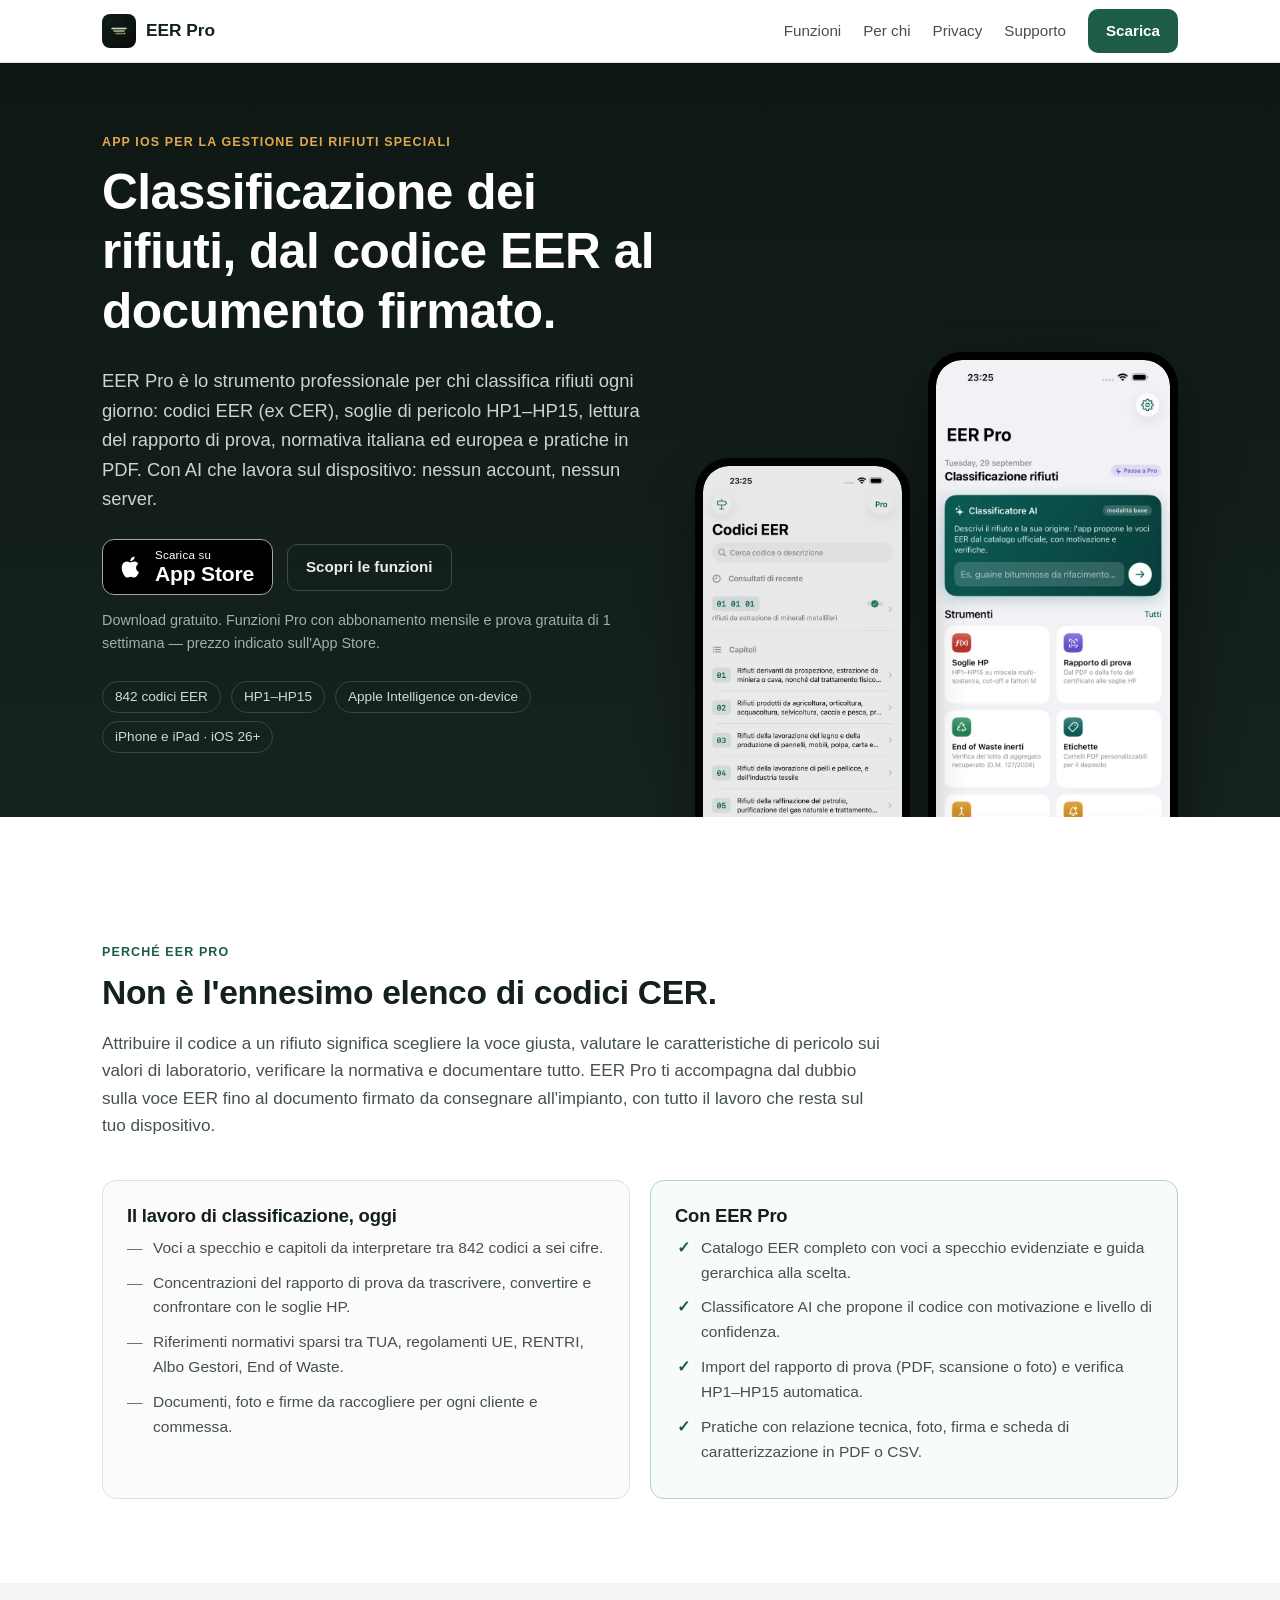
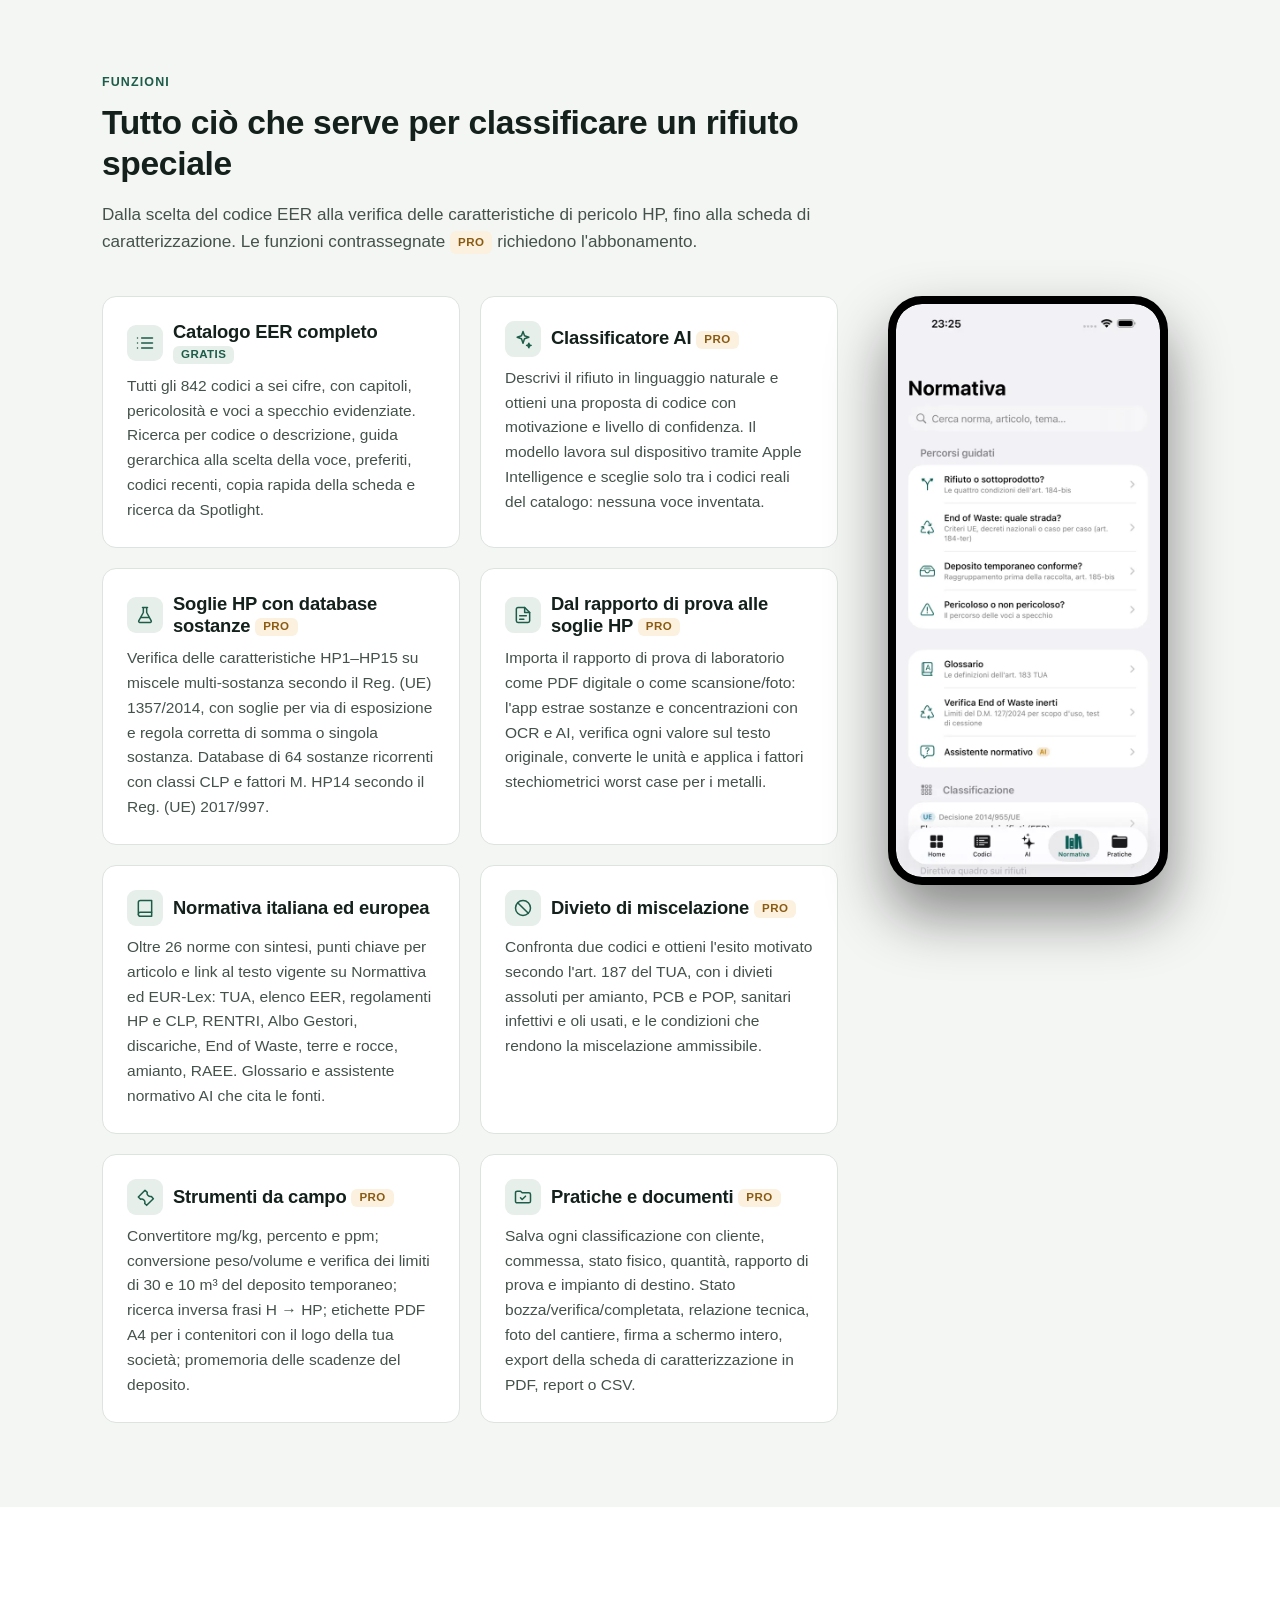
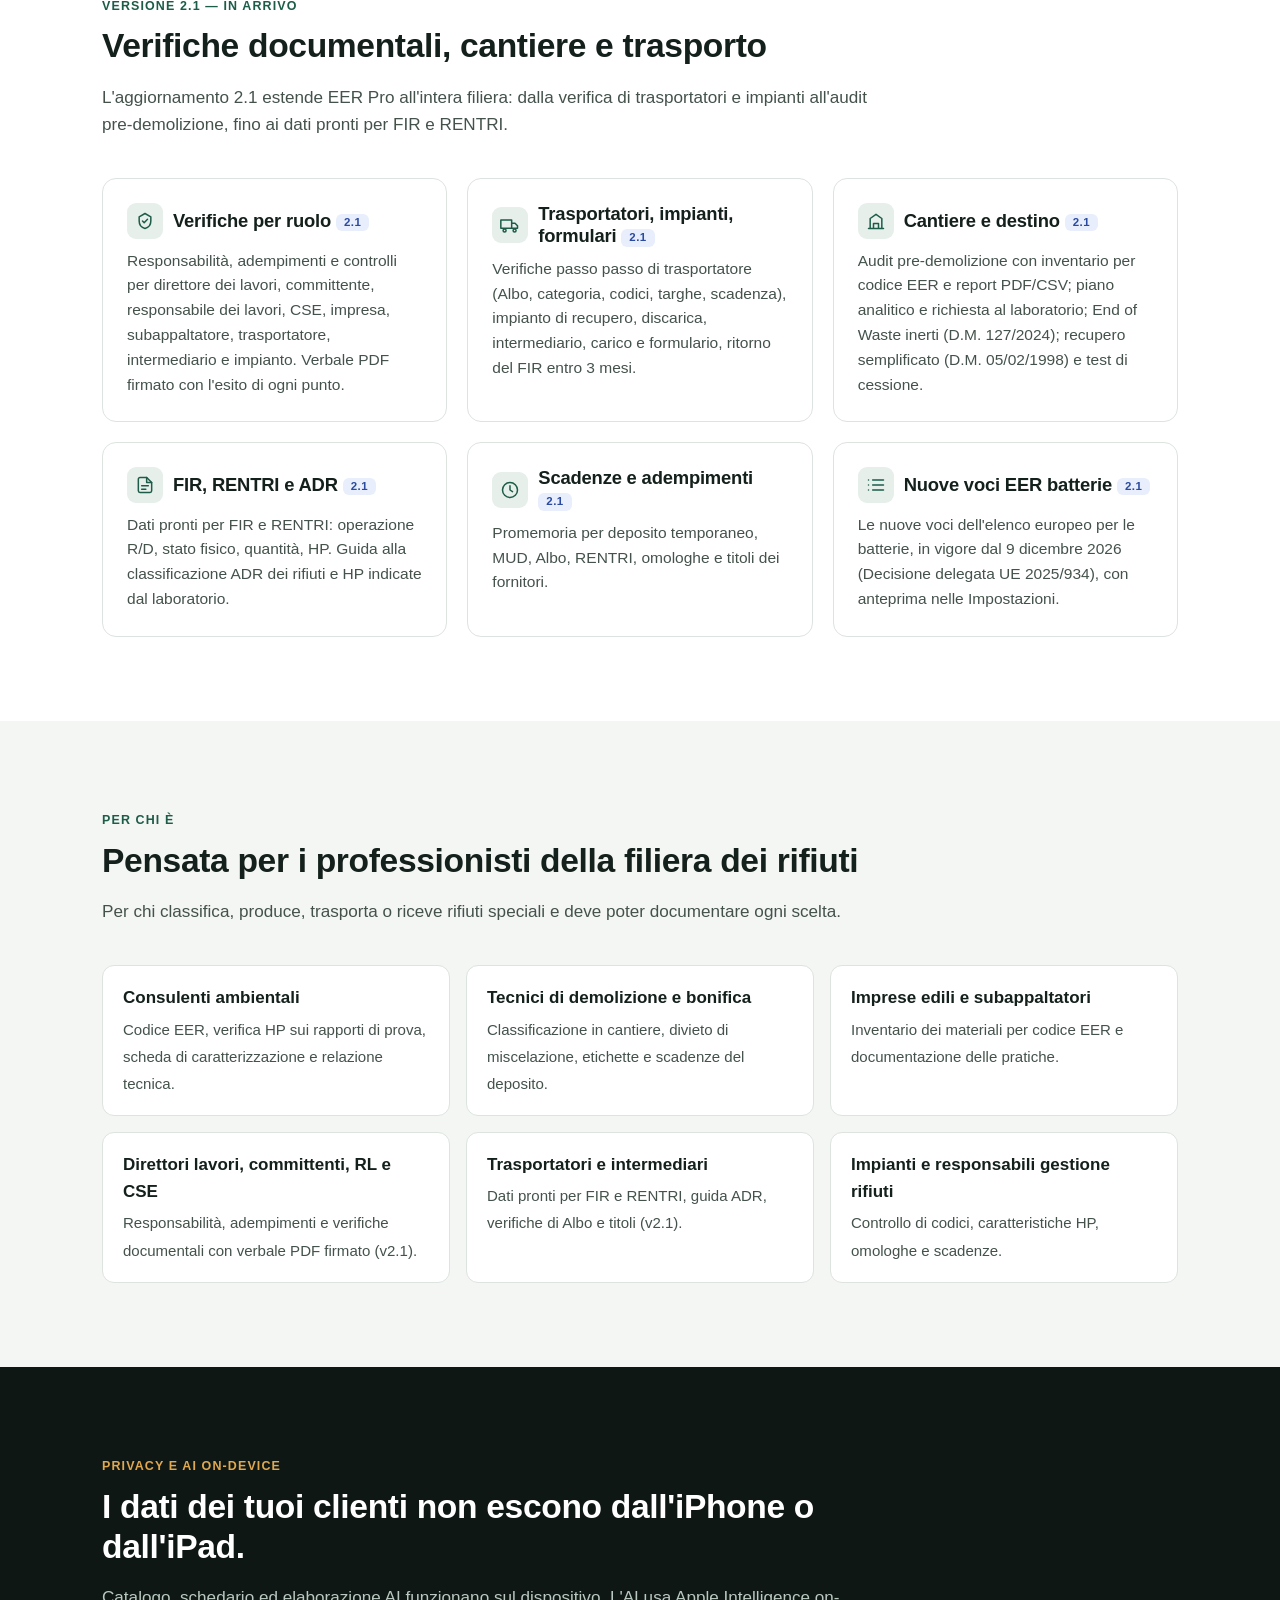
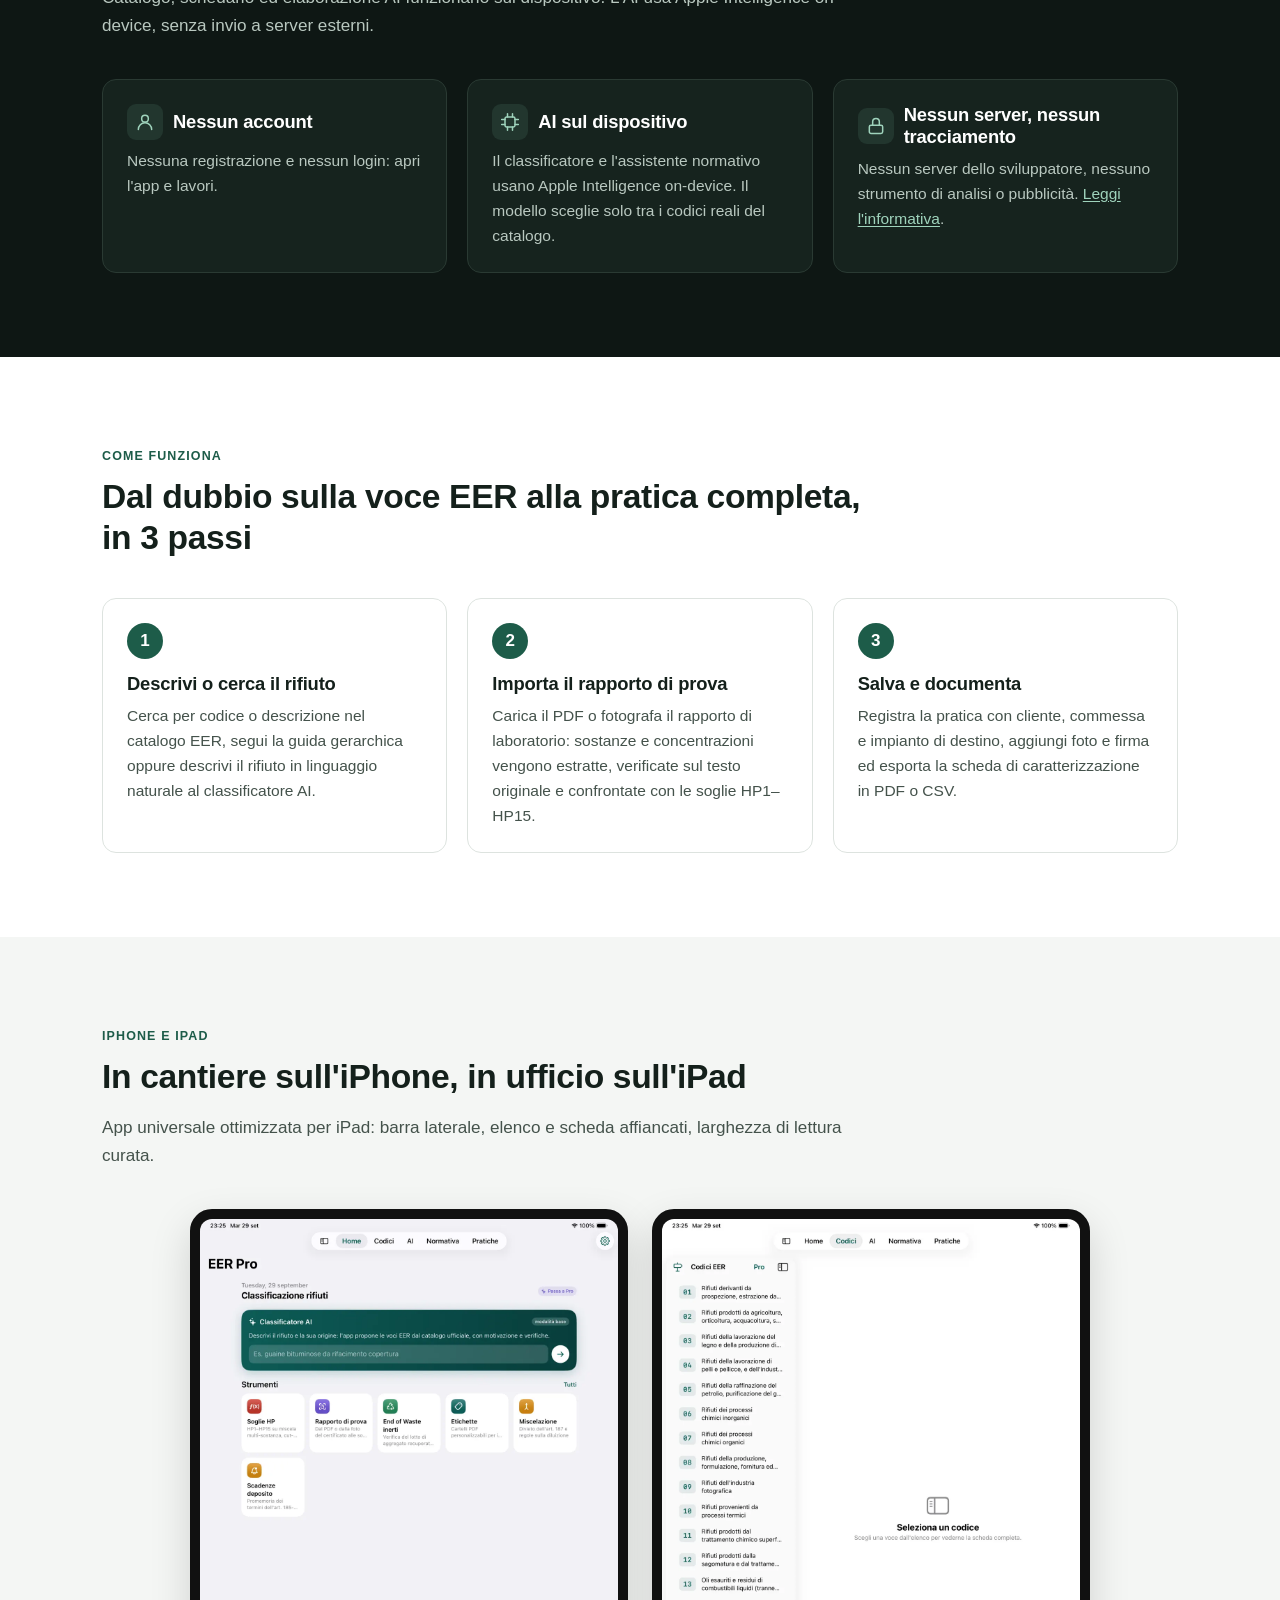
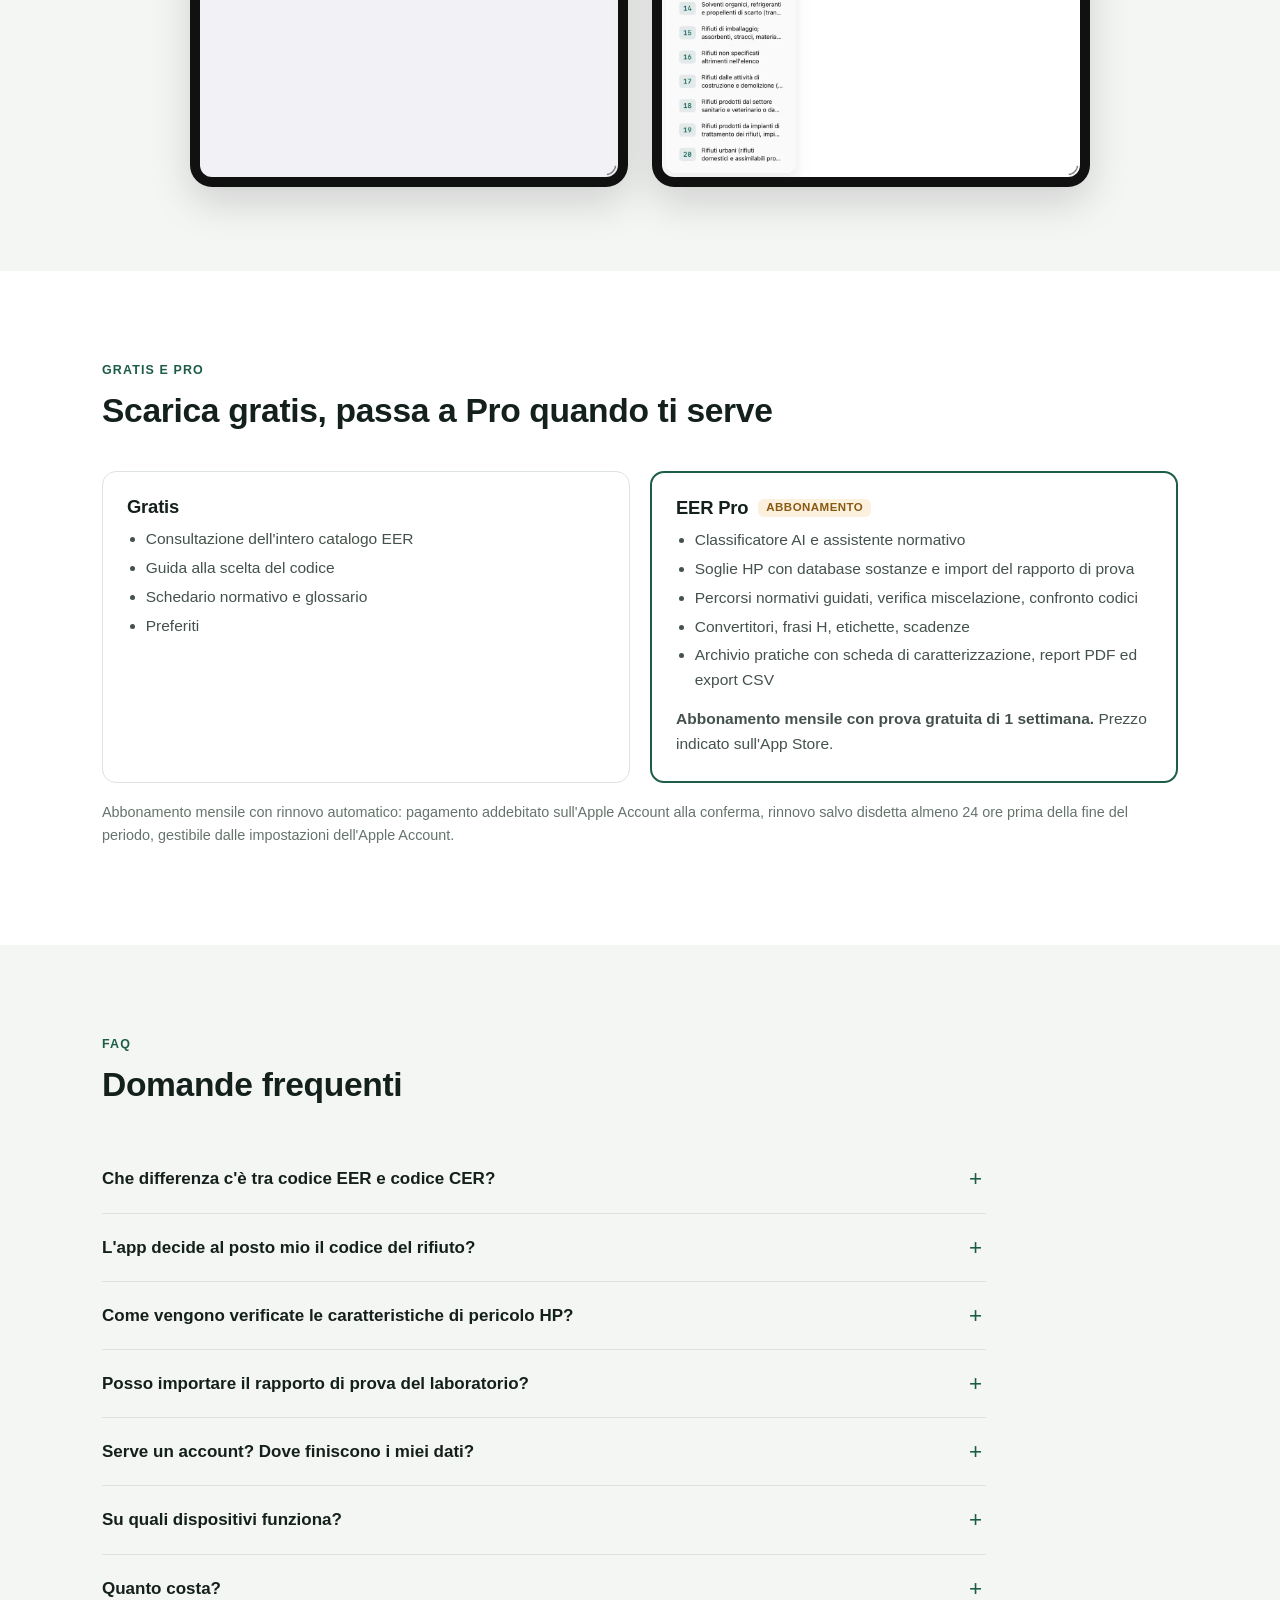
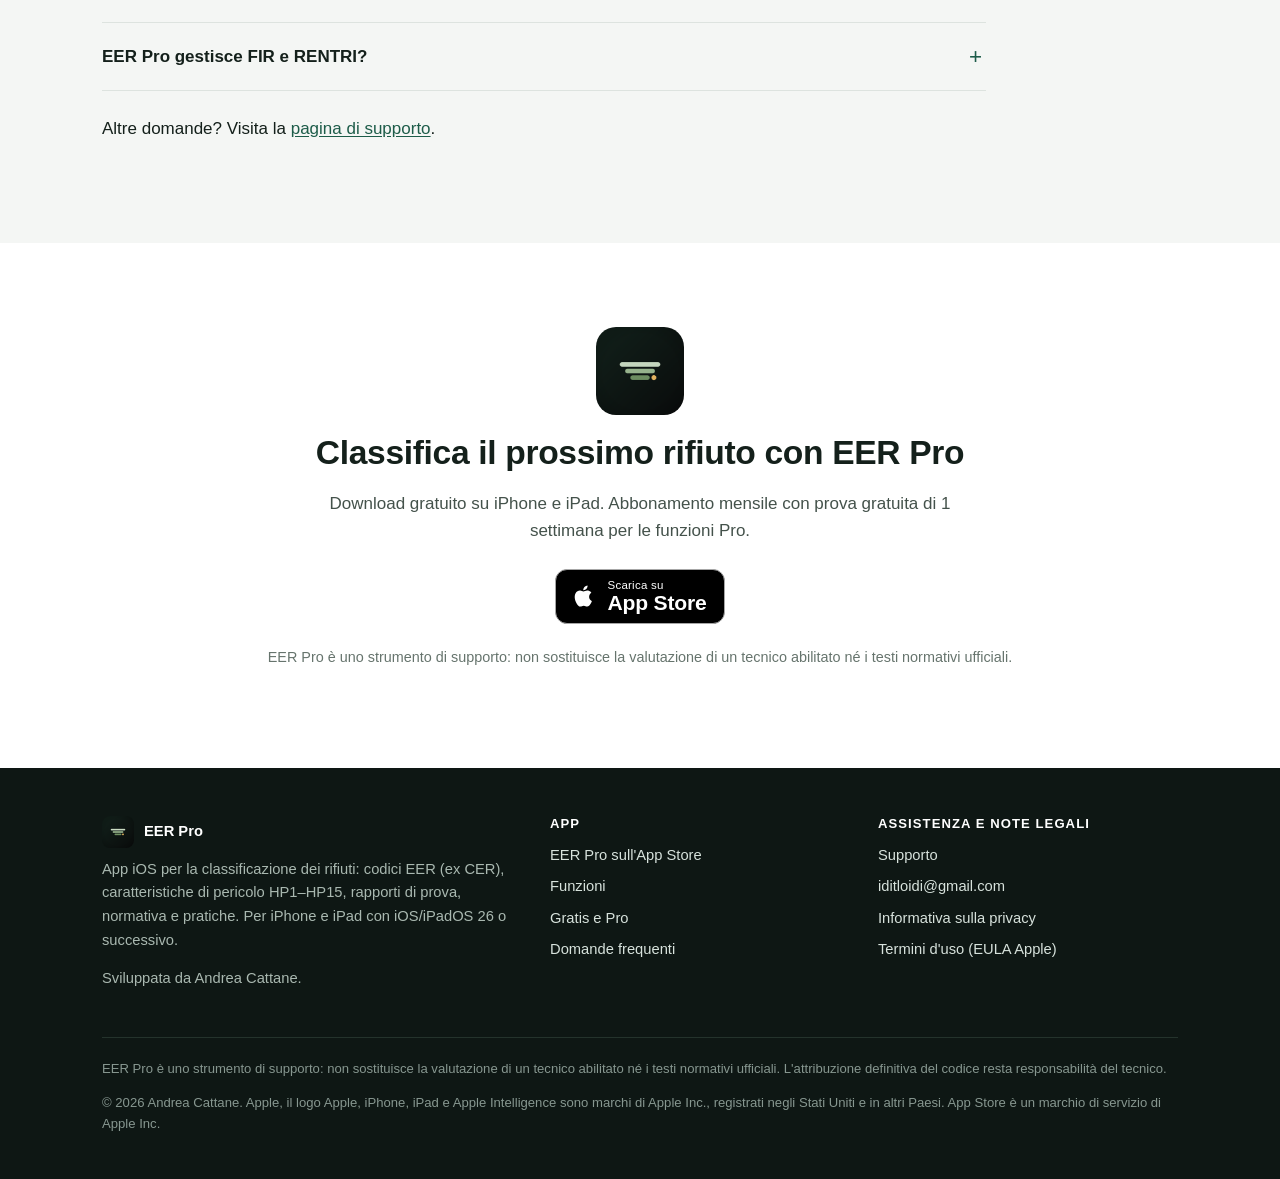
==== index.html @ 8c00ce72 "Sito EER Pro: home e supporto" ====
<!doctype html>
<html lang="it">
<head>
<meta charset="utf-8">
<meta name="viewport" content="width=device-width, initial-scale=1">
<title>EER Pro – Classificazione rifiuti, codici EER (CER) e soglie HP su iPhone e iPad</title>
<meta name="description" content="App per consulenti ambientali e tecnici: codici EER/CER, classificatore AI on-device, caratteristiche di pericolo HP1–HP15, lettura del rapporto di prova, normativa e pratiche in PDF. Nessun account, dati sul dispositivo.">
<meta name="author" content="Andrea Cattane">
<meta name="theme-color" content="#0e1714">
<link rel="canonical" href="https://elionline85.github.io/eerpro/">
<meta name="apple-itunes-app" content="app-id=6787630404">
<meta property="og:type" content="website">
<meta property="og:locale" content="it_IT">
<meta property="og:site_name" content="EER Pro">
<meta property="og:title" content="EER Pro – Classificazione rifiuti, codici EER (CER) e soglie HP su iPhone e iPad">
<meta property="og:description" content="App per consulenti ambientali e tecnici: codici EER/CER, classificatore AI on-device, caratteristiche di pericolo HP1–HP15, lettura del rapporto di prova, normativa e pratiche in PDF. Nessun account, dati sul dispositivo.">
<meta property="og:url" content="https://elionline85.github.io/eerpro/">
<meta property="og:image" content="https://elionline85.github.io/eerpro/assets/og-image.png">
<meta property="og:image:width" content="1200">
<meta property="og:image:height" content="630">
<meta property="og:image:alt" content="EER Pro — classificazione rifiuti e codici EER su iPhone e iPad">
<meta name="twitter:card" content="summary_large_image">
<meta name="twitter:title" content="EER Pro – Classificazione rifiuti, codici EER (CER) e soglie HP su iPhone e iPad">
<meta name="twitter:description" content="App per consulenti ambientali e tecnici: codici EER/CER, classificatore AI on-device, caratteristiche di pericolo HP1–HP15, lettura del rapporto di prova, normativa e pratiche in PDF. Nessun account, dati sul dispositivo.">
<meta name="twitter:image" content="https://elionline85.github.io/eerpro/assets/og-image.png">
<link rel="icon" type="image/png" sizes="64x64" href="assets/favicon-64.png">
<link rel="apple-touch-icon" href="assets/apple-touch-icon.png">
<link rel="stylesheet" href="style.css">
<script type="application/ld+json">
{
 "@context": "https://schema.org",
 "@type": "SoftwareApplication",
 "name": "EER Pro",
 "alternateName": "EER Pro – classificazione rifiuti",
 "description": "App iOS per la classificazione dei rifiuti: catalogo EER (ex CER), classificatore AI on-device con Apple Intelligence, verifica delle caratteristiche di pericolo HP1–HP15, import del rapporto di prova, normativa italiana ed europea, pratiche e report PDF.",
 "applicationCategory": "UtilitiesApplication",
 "applicationSubCategory": "Classificazione rifiuti",
 "operatingSystem": "iOS 26.0 o successivo, iPadOS 26.0 o successivo",
 "inLanguage": "it",
 "url": "https://elionline85.github.io/eerpro/",
 "downloadUrl": "https://apps.apple.com/it/app/id6787630404",
 "installUrl": "https://apps.apple.com/it/app/id6787630404",
 "image": "https://elionline85.github.io/eerpro/assets/icon-512.png",
 "screenshot": [
  "https://elionline85.github.io/eerpro/assets/iphone-home.webp",
  "https://elionline85.github.io/eerpro/assets/iphone-codici.webp",
  "https://elionline85.github.io/eerpro/assets/iphone-normativa.webp"
 ],
 "fileSize": "3,46 MB",
 "isAccessibleForFree": true,
 "offers": {
  "@type": "Offer",
  "price": "0",
  "priceCurrency": "EUR",
  "url": "https://apps.apple.com/it/app/id6787630404",
  "description": "Download gratuito. Funzioni Pro con abbonamento mensile a rinnovo automatico e prova gratuita di 1 settimana; prezzo indicato sull'App Store."
 },
 "author": {
  "@type": "Person",
  "name": "Andrea Cattane"
 },
 "publisher": {
  "@type": "Person",
  "name": "Andrea Cattane"
 },
 "datePublished": "2026-07-10",
 "keywords": "classificazione rifiuti, codici EER, codice CER, caratteristiche di pericolo HP, rapporto di prova rifiuti, RENTRI, FIR, voci a specchio, rifiuti speciali, End of Waste"
}
</script>
</head>
<body>
<a class="skip" href="#main">Vai al contenuto</a>
<header class="site-header">
  <div class="container">
    <a class="brand" href="index.html"><img src="assets/favicon-64.png" alt="" width="34" height="34">EER Pro</a>
    <nav class="nav" aria-label="Navigazione principale">
      <a href="index.html#funzioni" class="opt">Funzioni</a>
      <a href="index.html#per-chi" class="opt">Per chi</a>
      <a href="index.html#privacy-ai" class="opt">Privacy</a>
      <a href="supporto.html">Supporto</a>
      <a class="btn" href="https://apps.apple.com/it/app/id6787630404" rel="noopener">Scarica</a>
    </nav>
  </div>
</header>

<main id="main">
<section class="hero" aria-labelledby="hero-title">
  <div class="container">
    <div class="hero-copy">
      <span class="eyebrow">App iOS per la gestione dei rifiuti speciali</span>
      <h1 id="hero-title">Classificazione dei rifiuti, dal codice EER al documento firmato.</h1>
      <p class="lead">EER Pro è lo strumento professionale per chi classifica rifiuti ogni giorno: codici EER (ex CER), soglie di pericolo HP1–HP15, lettura del rapporto di prova, normativa italiana ed europea e pratiche in PDF. Con AI che lavora sul dispositivo: nessun account, nessun server.</p>
      <div class="hero-cta">
        <a class="appstore" href="https://apps.apple.com/it/app/id6787630404" rel="noopener" aria-label="Scarica EER Pro sull'App Store"><svg viewBox="0 0 24 24" aria-hidden="true" focusable="false"><path d="M16.37 12.6c-.02-2.3 1.88-3.4 1.96-3.46-1.07-1.56-2.73-1.78-3.32-1.8-1.41-.14-2.76.83-3.47.83-.72 0-1.82-.81-2.99-.79-1.54.02-2.96.9-3.75 2.27-1.6 2.78-.41 6.88 1.15 9.13.76 1.1 1.67 2.34 2.86 2.3 1.15-.05 1.58-.74 2.97-.74 1.38 0 1.77.74 2.98.72 1.23-.02 2.01-1.12 2.76-2.23.87-1.28 1.23-2.52 1.25-2.58-.03-.01-2.39-.92-2.4-3.65zM14.1 5.86c.63-.77 1.06-1.83.94-2.9-.91.04-2.02.61-2.67 1.37-.58.67-1.1 1.76-.96 2.8 1.02.08 2.06-.52 2.69-1.27z"/></svg><span><small>Scarica su</small><strong>App Store</strong></span></a>
        <a class="btn btn-ghost" href="#funzioni">Scopri le funzioni</a>
      </div>
      <p class="hero-note">Download gratuito. Funzioni Pro con abbonamento mensile e prova gratuita di 1 settimana — prezzo indicato sull'App Store.</p>
      <ul class="hero-facts" aria-label="Caratteristiche principali">
        <li>842 codici EER</li><li>HP1–HP15</li><li>Apple Intelligence on-device</li><li>iPhone e iPad · iOS 26+</li>
      </ul>
    </div>
    <div class="hero-shots" aria-hidden="false">
      <div class="phone back"><img src="assets/iphone-codici.webp" width="598" height="1300" alt="Schermata Codici EER: ricerca per codice o descrizione e capitoli dell'elenco europeo dei rifiuti" fetchpriority="low"></div>
      <div class="phone"><img src="assets/iphone-home.webp" width="598" height="1300" alt="Schermata Home di EER Pro con il Classificatore AI e gli strumenti Soglie HP, Rapporto di prova, End of Waste ed Etichette" fetchpriority="high"></div>
    </div>
  </div>
</section>

<section id="problema" aria-labelledby="ps-title">
  <div class="container">
    <div class="section-head">
      <span class="eyebrow">Perché EER Pro</span>
      <h2 id="ps-title">Non è l'ennesimo elenco di codici CER.</h2>
      <p>Attribuire il codice a un rifiuto significa scegliere la voce giusta, valutare le caratteristiche di pericolo sui valori di laboratorio, verificare la normativa e documentare tutto. EER Pro ti accompagna dal dubbio sulla voce EER fino al documento firmato da consegnare all'impianto, con tutto il lavoro che resta sul tuo dispositivo.</p>
    </div>
    <div class="ps">
      <div class="card problem">
        <h3>Il lavoro di classificazione, oggi</h3>
        <ul>
          <li>Voci a specchio e capitoli da interpretare tra 842 codici a sei cifre.</li>
          <li>Concentrazioni del rapporto di prova da trascrivere, convertire e confrontare con le soglie HP.</li>
          <li>Riferimenti normativi sparsi tra TUA, regolamenti UE, RENTRI, Albo Gestori, End of Waste.</li>
          <li>Documenti, foto e firme da raccogliere per ogni cliente e commessa.</li>
        </ul>
      </div>
      <div class="card solution">
        <h3>Con EER Pro</h3>
        <ul>
          <li>Catalogo EER completo con voci a specchio evidenziate e guida gerarchica alla scelta.</li>
          <li>Classificatore AI che propone il codice con motivazione e livello di confidenza.</li>
          <li>Import del rapporto di prova (PDF, scansione o foto) e verifica HP1–HP15 automatica.</li>
          <li>Pratiche con relazione tecnica, foto, firma e scheda di caratterizzazione in PDF o CSV.</li>
        </ul>
      </div>
    </div>
  </div>
</section>

<section id="funzioni" class="section-alt" aria-labelledby="f-title">
  <div class="container">
    <div class="section-head">
      <span class="eyebrow">Funzioni</span>
      <h2 id="f-title">Tutto ciò che serve per classificare un rifiuto speciale</h2>
      <p>Dalla scelta del codice EER alla verifica delle caratteristiche di pericolo HP, fino alla scheda di caratterizzazione. Le funzioni contrassegnate <span class="tag pro">Pro</span> richiedono l'abbonamento.</p>
    </div>
    <div class="showcase">
      <div class="grid g2">
        <article class="card"><h3><span class="ico"><svg viewBox="0 0 24 24" aria-hidden="true"><path d="M8 6h13M8 12h13M8 18h13M3 6h.01M3 12h.01M3 18h.01"/></svg></span><span>Catalogo EER completo <span class="tag">Gratis</span></span></h3><p>Tutti gli 842 codici a sei cifre, con capitoli, pericolosità e voci a specchio evidenziate. Ricerca per codice o descrizione, guida gerarchica alla scelta della voce, preferiti, codici recenti, copia rapida della scheda e ricerca da Spotlight.</p></article>
        <article class="card"><h3><span class="ico"><svg viewBox="0 0 24 24" aria-hidden="true"><path d="M12 3l1.8 5.2L19 10l-5.2 1.8L12 17l-1.8-5.2L5 10l5.2-1.8z"/><path d="M19 17l.7 2 2 .7-2 .7-.7 2-.7-2-2-.7 2-.7z"/></svg></span><span>Classificatore AI <span class="tag pro">Pro</span></span></h3><p>Descrivi il rifiuto in linguaggio naturale e ottieni una proposta di codice con motivazione e livello di confidenza. Il modello lavora sul dispositivo tramite Apple Intelligence e sceglie solo tra i codici reali del catalogo: nessuna voce inventata.</p></article>
        <article class="card"><h3><span class="ico"><svg viewBox="0 0 24 24" aria-hidden="true"><path d="M9 3h6M10 3v6L4.5 19a1.5 1.5 0 0 0 1.3 2h12.4a1.5 1.5 0 0 0 1.3-2L14 9V3"/><path d="M7 15h10"/></svg></span><span>Soglie HP con database sostanze <span class="tag pro">Pro</span></span></h3><p>Verifica delle caratteristiche HP1–HP15 su miscele multi-sostanza secondo il Reg. (UE) 1357/2014, con soglie per via di esposizione e regola corretta di somma o singola sostanza. Database di 64 sostanze ricorrenti con classi CLP e fattori M. HP14 secondo il Reg. (UE) 2017/997.</p></article>
        <article class="card"><h3><span class="ico"><svg viewBox="0 0 24 24" aria-hidden="true"><path d="M14 3H6a2 2 0 0 0-2 2v14a2 2 0 0 0 2 2h12a2 2 0 0 0 2-2V9z"/><path d="M14 3v6h6M8 13h8M8 17h5"/></svg></span><span>Dal rapporto di prova alle soglie HP <span class="tag pro">Pro</span></span></h3><p>Importa il rapporto di prova di laboratorio come PDF digitale o come scansione/foto: l'app estrae sostanze e concentrazioni con OCR e AI, verifica ogni valore sul testo originale, converte le unità e applica i fattori stechiometrici worst case per i metalli.</p></article>
        <article class="card"><h3><span class="ico"><svg viewBox="0 0 24 24" aria-hidden="true"><path d="M4 19.5A2.5 2.5 0 0 1 6.5 17H20V3H6.5A2.5 2.5 0 0 0 4 5.5z"/><path d="M4 19.5A2.5 2.5 0 0 0 6.5 22H20v-5"/></svg></span><span>Normativa italiana ed europea</span></h3><p>Oltre 26 norme con sintesi, punti chiave per articolo e link al testo vigente su Normattiva ed EUR-Lex: TUA, elenco EER, regolamenti HP e CLP, RENTRI, Albo Gestori, discariche, End of Waste, terre e rocce, amianto, RAEE. Glossario e assistente normativo AI che cita le fonti.</p></article>
        <article class="card"><h3><span class="ico"><svg viewBox="0 0 24 24" aria-hidden="true"><circle cx="12" cy="12" r="9"/><path d="M5.6 5.6l12.8 12.8"/></svg></span><span>Divieto di miscelazione <span class="tag pro">Pro</span></span></h3><p>Confronta due codici e ottieni l'esito motivato secondo l'art. 187 del TUA, con i divieti assoluti per amianto, PCB e POP, sanitari infettivi e oli usati, e le condizioni che rendono la miscelazione ammissibile.</p></article>
        <article class="card"><h3><span class="ico"><svg viewBox="0 0 24 24" aria-hidden="true"><path d="M14.7 6.3a4 4 0 0 0 5 5L22 14l-8 8-2.3-2.3a4 4 0 0 0-5-5L4 12l8-8z"/></svg></span><span>Strumenti da campo <span class="tag pro">Pro</span></span></h3><p>Convertitore mg/kg, percento e ppm; conversione peso/volume e verifica dei limiti di 30 e 10 m³ del deposito temporaneo; ricerca inversa frasi H → HP; etichette PDF A4 per i contenitori con il logo della tua società; promemoria delle scadenze del deposito.</p></article>
        <article class="card"><h3><span class="ico"><svg viewBox="0 0 24 24" aria-hidden="true"><path d="M3 7a2 2 0 0 1 2-2h4l2 2h8a2 2 0 0 1 2 2v8a2 2 0 0 1-2 2H5a2 2 0 0 1-2-2z"/><path d="M9 13l2 2 4-4"/></svg></span><span>Pratiche e documenti <span class="tag pro">Pro</span></span></h3><p>Salva ogni classificazione con cliente, commessa, stato fisico, quantità, rapporto di prova e impianto di destino. Stato bozza/verifica/completata, relazione tecnica, foto del cantiere, firma a schermo intero, export della scheda di caratterizzazione in PDF, report o CSV.</p></article>
      </div>
      <div class="phone"><img src="assets/iphone-normativa.webp" width="598" height="1300" loading="lazy" alt="Schermata Normativa con percorsi guidati: rifiuto o sottoprodotto, End of Waste, deposito temporaneo, pericoloso o non pericoloso"></div>
    </div>
  </div>
</section>

<section id="novita" aria-labelledby="n-title">
  <div class="container">
    <div class="section-head">
      <span class="eyebrow">Versione 2.1 — in arrivo</span>
      <h2 id="n-title">Verifiche documentali, cantiere e trasporto</h2>
      <p>L'aggiornamento 2.1 estende EER Pro all'intera filiera: dalla verifica di trasportatori e impianti all'audit pre-demolizione, fino ai dati pronti per FIR e RENTRI.</p>
    </div>
    <div class="grid g3">
      <article class="card"><h3><span class="ico"><svg viewBox="0 0 24 24" aria-hidden="true"><path d="M9 12l2 2 4-4"/><path d="M12 3l7 4v5c0 4.5-3 8-7 9-4-1-7-4.5-7-9V7z"/></svg></span><span>Verifiche per ruolo <span class="tag new">2.1</span></span></h3><p>Responsabilità, adempimenti e controlli per direttore dei lavori, committente, responsabile dei lavori, CSE, impresa, subappaltatore, trasportatore, intermediario e impianto. Verbale PDF firmato con l'esito di ogni punto.</p></article>
      <article class="card"><h3><span class="ico"><svg viewBox="0 0 24 24" aria-hidden="true"><path d="M1 6h13v10H1zM14 10h4l3 3v3h-7"/><circle cx="5.5" cy="18.5" r="1.8"/><circle cx="17.5" cy="18.5" r="1.8"/></svg></span><span>Trasportatori, impianti, formulari <span class="tag new">2.1</span></span></h3><p>Verifiche passo passo di trasportatore (Albo, categoria, codici, targhe, scadenza), impianto di recupero, discarica, intermediario, carico e formulario, ritorno del FIR entro 3 mesi.</p></article>
      <article class="card"><h3><span class="ico"><svg viewBox="0 0 24 24" aria-hidden="true"><path d="M3 21h18M5 21V9l7-5 7 5v12M9 21v-6h6v6"/></svg></span><span>Cantiere e destino <span class="tag new">2.1</span></span></h3><p>Audit pre-demolizione con inventario per codice EER e report PDF/CSV; piano analitico e richiesta al laboratorio; End of Waste inerti (D.M. 127/2024); recupero semplificato (D.M. 05/02/1998) e test di cessione.</p></article>
      <article class="card"><h3><span class="ico"><svg viewBox="0 0 24 24" aria-hidden="true"><path d="M14 3H6a2 2 0 0 0-2 2v14a2 2 0 0 0 2 2h12a2 2 0 0 0 2-2V9z"/><path d="M14 3v6h6M8 13h8M8 17h5"/></svg></span><span>FIR, RENTRI e ADR <span class="tag new">2.1</span></span></h3><p>Dati pronti per FIR e RENTRI: operazione R/D, stato fisico, quantità, HP. Guida alla classificazione ADR dei rifiuti e HP indicate dal laboratorio.</p></article>
      <article class="card"><h3><span class="ico"><svg viewBox="0 0 24 24" aria-hidden="true"><circle cx="12" cy="12" r="9"/><path d="M12 7v5l3 2"/></svg></span><span>Scadenze e adempimenti <span class="tag new">2.1</span></span></h3><p>Promemoria per deposito temporaneo, MUD, Albo, RENTRI, omologhe e titoli dei fornitori.</p></article>
      <article class="card"><h3><span class="ico"><svg viewBox="0 0 24 24" aria-hidden="true"><path d="M8 6h13M8 12h13M8 18h13M3 6h.01M3 12h.01M3 18h.01"/></svg></span><span>Nuove voci EER batterie <span class="tag new">2.1</span></span></h3><p>Le nuove voci dell'elenco europeo per le batterie, in vigore dal 9 dicembre 2026 (Decisione delegata UE 2025/934), con anteprima nelle Impostazioni.</p></article>
    </div>
  </div>
</section>

<section id="per-chi" class="section-alt" aria-labelledby="r-title">
  <div class="container">
    <div class="section-head">
      <span class="eyebrow">Per chi è</span>
      <h2 id="r-title">Pensata per i professionisti della filiera dei rifiuti</h2>
      <p>Per chi classifica, produce, trasporta o riceve rifiuti speciali e deve poter documentare ogni scelta.</p>
    </div>
    <div class="roles">
      <div class="role"><strong>Consulenti ambientali</strong><span>Codice EER, verifica HP sui rapporti di prova, scheda di caratterizzazione e relazione tecnica.</span></div>
      <div class="role"><strong>Tecnici di demolizione e bonifica</strong><span>Classificazione in cantiere, divieto di miscelazione, etichette e scadenze del deposito.</span></div>
      <div class="role"><strong>Imprese edili e subappaltatori</strong><span>Inventario dei materiali per codice EER e documentazione delle pratiche.</span></div>
      <div class="role"><strong>Direttori lavori, committenti, RL e CSE</strong><span>Responsabilità, adempimenti e verifiche documentali con verbale PDF firmato (v2.1).</span></div>
      <div class="role"><strong>Trasportatori e intermediari</strong><span>Dati pronti per FIR e RENTRI, guida ADR, verifiche di Albo e titoli (v2.1).</span></div>
      <div class="role"><strong>Impianti e responsabili gestione rifiuti</strong><span>Controllo di codici, caratteristiche HP, omologhe e scadenze.</span></div>
    </div>
  </div>
</section>

<section id="privacy-ai" class="privacy-band" aria-labelledby="pv-title">
  <div class="container">
    <div class="section-head">
      <span class="eyebrow">Privacy e AI on-device</span>
      <h2 id="pv-title">I dati dei tuoi clienti non escono dall'iPhone o dall'iPad.</h2>
      <p style="color:#b9c8c0">Catalogo, schedario ed elaborazione AI funzionano sul dispositivo. L'AI usa Apple Intelligence on-device, senza invio a server esterni.</p>
    </div>
    <div class="grid g3">
      <article class="card"><h3><span class="ico"><svg viewBox="0 0 24 24" aria-hidden="true"><circle cx="12" cy="8" r="4"/><path d="M4 21a8 8 0 0 1 16 0"/></svg></span><span>Nessun account</span></h3><p>Nessuna registrazione e nessun login: apri l'app e lavori.</p></article>
      <article class="card"><h3><span class="ico"><svg viewBox="0 0 24 24" aria-hidden="true"><rect x="6" y="6" width="12" height="12" rx="2"/><path d="M9 2v4M15 2v4M9 18v4M15 18v4M2 9h4M2 15h4M18 9h4M18 15h4"/></svg></span><span>AI sul dispositivo</span></h3><p>Il classificatore e l'assistente normativo usano Apple Intelligence on-device. Il modello sceglie solo tra i codici reali del catalogo.</p></article>
      <article class="card"><h3><span class="ico"><svg viewBox="0 0 24 24" aria-hidden="true"><rect x="4" y="11" width="16" height="10" rx="2"/><path d="M8 11V7a4 4 0 0 1 8 0v4"/></svg></span><span>Nessun server, nessun tracciamento</span></h3><p>Nessun server dello sviluppatore, nessuno strumento di analisi o pubblicità. <a href='https://elionline85.github.io/eerpro-legal/privacy.html' rel='noopener'>Leggi l'informativa</a>.</p></article>
    </div>
  </div>
</section>

<section id="come-funziona" aria-labelledby="h-title">
  <div class="container">
    <div class="section-head">
      <span class="eyebrow">Come funziona</span>
      <h2 id="h-title">Dal dubbio sulla voce EER alla pratica completa, in 3 passi</h2>
    </div>
    <ol class="steps">
      <li><h3>Descrivi o cerca il rifiuto</h3><p>Cerca per codice o descrizione nel catalogo EER, segui la guida gerarchica oppure descrivi il rifiuto in linguaggio naturale al classificatore AI.</p></li>
      <li><h3>Importa il rapporto di prova</h3><p>Carica il PDF o fotografa il rapporto di laboratorio: sostanze e concentrazioni vengono estratte, verificate sul testo originale e confrontate con le soglie HP1–HP15.</p></li>
      <li><h3>Salva e documenta</h3><p>Registra la pratica con cliente, commessa e impianto di destino, aggiungi foto e firma ed esporta la scheda di caratterizzazione in PDF o CSV.</p></li>
    </ol>
  </div>
</section>

<section id="ipad" class="section-alt" aria-labelledby="ip-title">
  <div class="container">
    <div class="section-head">
      <span class="eyebrow">iPhone e iPad</span>
      <h2 id="ip-title">In cantiere sull'iPhone, in ufficio sull'iPad</h2>
      <p>App universale ottimizzata per iPad: barra laterale, elenco e scheda affiancati, larghezza di lettura curata.</p>
    </div>
    <div class="ipad-row">
      <div class="ipad"><img src="assets/ipad-home.webp" width="1200" height="1600" loading="lazy" alt="EER Pro su iPad: schermata Home"></div>
      <div class="ipad"><img src="assets/ipad-codici.webp" width="1200" height="1600" loading="lazy" alt="EER Pro su iPad: elenco dei codici EER con scheda affiancata"></div>
    </div>
  </div>
</section>

<section id="abbonamento" aria-labelledby="ab-title">
  <div class="container">
    <div class="section-head">
      <span class="eyebrow">Gratis e Pro</span>
      <h2 id="ab-title">Scarica gratis, passa a Pro quando ti serve</h2>
    </div>
    <div class="plans">
      <div class="card">
        <h3>Gratis</h3>
        <ul>
          <li>Consultazione dell'intero catalogo EER</li>
          <li>Guida alla scelta del codice</li>
          <li>Schedario normativo e glossario</li>
          <li>Preferiti</li>
        </ul>
      </div>
      <div class="card featured">
        <h3>EER Pro <span class="tag pro">Abbonamento</span></h3>
        <ul>
          <li>Classificatore AI e assistente normativo</li>
          <li>Soglie HP con database sostanze e import del rapporto di prova</li>
          <li>Percorsi normativi guidati, verifica miscelazione, confronto codici</li>
          <li>Convertitori, frasi H, etichette, scadenze</li>
          <li>Archivio pratiche con scheda di caratterizzazione, report PDF ed export CSV</li>
        </ul>
        <p style="margin-top:14px"><strong>Abbonamento mensile con prova gratuita di 1 settimana.</strong> Prezzo indicato sull'App Store.</p>
      </div>
    </div>
    <p class="note" style="margin-top:18px">Abbonamento mensile con rinnovo automatico: pagamento addebitato sull'Apple Account alla conferma, rinnovo salvo disdetta almeno 24 ore prima della fine del periodo, gestibile dalle impostazioni dell'Apple Account.</p>
  </div>
</section>

<section id="faq" class="section-alt" aria-labelledby="faq-title">
  <div class="container">
    <div class="section-head">
      <span class="eyebrow">FAQ</span>
      <h2 id="faq-title">Domande frequenti</h2>
    </div>
    <div class="faq">
      <details><summary>Che differenza c'è tra codice EER e codice CER?</summary><p>EER sta per Elenco Europeo dei Rifiuti, la classificazione a sei cifre che ha sostituito il Catalogo Europeo dei Rifiuti (CER). Molti continuano a parlare di "codici CER": in EER Pro trovi lo stesso elenco, con tutti gli 842 codici, capitoli, pericolosità e voci a specchio.</p></details>
      <details><summary>L'app decide al posto mio il codice del rifiuto?</summary><p>No. Il classificatore AI propone un codice con motivazione e livello di confidenza, scegliendo solo tra i codici reali del catalogo. EER Pro è uno strumento di supporto: l'attribuzione definitiva del codice resta responsabilità del tecnico.</p></details>
      <details><summary>Come vengono verificate le caratteristiche di pericolo HP?</summary><p>La verifica HP1–HP15 su miscele multi-sostanza segue il Reg. (UE) 1357/2014 (HP14 secondo il Reg. (UE) 2017/997), con soglie per via di esposizione e regola di somma o singola sostanza, e un database di 64 sostanze ricorrenti con classi CLP e fattori M.</p></details>
      <details><summary>Posso importare il rapporto di prova del laboratorio?</summary><p>Sì, come PDF digitale o come scansione/foto. L'app estrae sostanze e concentrazioni con OCR e AI, verifica ogni valore sul testo originale, converte le unità e passa i dati alla verifica HP.</p></details>
      <details><summary>Serve un account? Dove finiscono i miei dati?</summary><p>Nessun account e nessun server: i dati restano sul tuo iPhone o iPad e l'AI lavora sul dispositivo tramite Apple Intelligence. Dettagli nell'<a href="https://elionline85.github.io/eerpro-legal/privacy.html" rel="noopener">informativa sulla privacy</a>.</p></details>
      <details><summary>Su quali dispositivi funziona?</summary><p>Su iPhone e iPad con iOS/iPadOS 26.0 o successivo. Le funzioni di intelligenza artificiale si basano su Apple Intelligence.</p></details>
      <details><summary>Quanto costa?</summary><p>Il download è gratuito e include la consultazione del catalogo EER, la guida alla scelta del codice, lo schedario normativo, il glossario e i preferiti. Le funzioni Pro sono disponibili con un abbonamento mensile con prova gratuita di 1 settimana; il prezzo aggiornato è indicato sull'App Store.</p></details>
      <details><summary>EER Pro gestisce FIR e RENTRI?</summary><p>EER Pro non è un gestionale per la compilazione o la trasmissione di FIR e registri. Con la versione 2.1 prepara i dati utili per FIR e RENTRI (operazione R/D, stato fisico, quantità, HP) e include promemoria per le scadenze RENTRI.</p></details>
    </div>
    <p style="margin-top:24px">Altre domande? Visita la <a href="supporto.html">pagina di supporto</a>.</p>
  </div>
</section>

<section class="cta-band" aria-labelledby="cta-title">
  <div class="container">
    <img src="assets/icon-512.png" width="88" height="88" alt="" loading="lazy" style="margin:0 auto 18px;border-radius:20px">
    <h2 id="cta-title">Classifica il prossimo rifiuto con EER Pro</h2>
    <p class="lead">Download gratuito su iPhone e iPad. Abbonamento mensile con prova gratuita di 1 settimana per le funzioni Pro.</p>
    <a class="appstore" href="https://apps.apple.com/it/app/id6787630404" rel="noopener" aria-label="Scarica EER Pro sull'App Store"><svg viewBox="0 0 24 24" aria-hidden="true" focusable="false"><path d="M16.37 12.6c-.02-2.3 1.88-3.4 1.96-3.46-1.07-1.56-2.73-1.78-3.32-1.8-1.41-.14-2.76.83-3.47.83-.72 0-1.82-.81-2.99-.79-1.54.02-2.96.9-3.75 2.27-1.6 2.78-.41 6.88 1.15 9.13.76 1.1 1.67 2.34 2.86 2.3 1.15-.05 1.58-.74 2.97-.74 1.38 0 1.77.74 2.98.72 1.23-.02 2.01-1.12 2.76-2.23.87-1.28 1.23-2.52 1.25-2.58-.03-.01-2.39-.92-2.4-3.65zM14.1 5.86c.63-.77 1.06-1.83.94-2.9-.91.04-2.02.61-2.67 1.37-.58.67-1.1 1.76-.96 2.8 1.02.08 2.06-.52 2.69-1.27z"/></svg><span><small>Scarica su</small><strong>App Store</strong></span></a>
    <p class="note" style="margin-top:22px">EER Pro è uno strumento di supporto: non sostituisce la valutazione di un tecnico abilitato né i testi normativi ufficiali.</p>
  </div>
</section>
</main>
<footer class="site-footer">
  <div class="container">
    <div class="footer-grid">
      <div>
        <div class="footer-brand"><img src="assets/favicon-64.png" alt="" width="32" height="32">EER Pro</div>
        <p>App iOS per la classificazione dei rifiuti: codici EER (ex CER), caratteristiche di pericolo HP1–HP15, rapporti di prova, normativa e pratiche. Per iPhone e iPad con iOS/iPadOS 26 o successivo.</p>
        <p>Sviluppata da Andrea Cattane.</p>
      </div>
      <div>
        <h2>App</h2>
        <ul>
          <li><a href="https://apps.apple.com/it/app/id6787630404" rel="noopener">EER Pro sull'App Store</a></li>
          <li><a href="index.html#funzioni">Funzioni</a></li>
          <li><a href="index.html#abbonamento">Gratis e Pro</a></li>
          <li><a href="index.html#faq">Domande frequenti</a></li>
        </ul>
      </div>
      <div>
        <h2>Assistenza e note legali</h2>
        <ul>
          <li><a href="supporto.html">Supporto</a></li>
          <li><a href="mailto:iditloidi@gmail.com">iditloidi@gmail.com</a></li>
          <li><a href="https://elionline85.github.io/eerpro-legal/privacy.html" rel="noopener">Informativa sulla privacy</a></li>
          <li><a href="https://www.apple.com/legal/internet-services/itunes/dev/stdeula/" rel="noopener">Termini d'uso (EULA Apple)</a></li>
        </ul>
      </div>
    </div>
    <div class="footer-bottom">
      <p>EER Pro è uno strumento di supporto: non sostituisce la valutazione di un tecnico abilitato né i testi normativi ufficiali. L'attribuzione definitiva del codice resta responsabilità del tecnico.</p>
      <p>© 2026 Andrea Cattane. Apple, il logo Apple, iPhone, iPad e Apple Intelligence sono marchi di Apple Inc., registrati negli Stati Uniti e in altri Paesi. App Store è un marchio di servizio di Apple Inc.</p>
    </div>
  </div>
</footer>
</body>
</html>
---- style.css ----
/* EER Pro — foglio di stile condiviso. Nessuna dipendenza esterna. */
:root{
  --bg:#ffffff; --bg-alt:#f4f6f4; --ink:#14201b; --ink-2:#44524b; --muted:#66746d;
  --line:#dde3df; --brand:#1d5c49; --brand-2:#174a3b; --brand-soft:#e6efea;
  --dark:#0e1714; --dark-2:#16231e; --accent:#e0a84f; --todo:#b3261e;
  --radius:14px; --maxw:1120px;
  --font:-apple-system,BlinkMacSystemFont,"SF Pro Text","Segoe UI",Roboto,"Helvetica Neue",Arial,sans-serif;
  --mono:ui-monospace,"SF Mono",Menlo,Consolas,monospace;
}
*,*::before,*::after{box-sizing:border-box}
html{-webkit-text-size-adjust:100%;scroll-behavior:smooth}
@media (prefers-reduced-motion:reduce){html{scroll-behavior:auto}}
body{margin:0;font-family:var(--font);font-size:17px;line-height:1.6;color:var(--ink);background:var(--bg)}
img{max-width:100%;height:auto;display:block}
a{color:var(--brand);text-underline-offset:2px}
a:hover{color:var(--brand-2)}
:focus-visible{outline:3px solid var(--accent);outline-offset:2px;border-radius:4px}
h1,h2,h3{line-height:1.2;letter-spacing:-.01em;margin:0 0 .5em}
h1{font-size:clamp(2rem,4.2vw,3.1rem)}
h2{font-size:clamp(1.55rem,2.8vw,2.1rem)}
h3{font-size:1.15rem}
p{margin:0 0 1em}
.container{max-width:var(--maxw);margin:0 auto;padding:0 22px}
.skip{position:absolute;left:-9999px;top:0;background:var(--ink);color:#fff;padding:10px 14px;z-index:100}
.skip:focus{left:10px;top:10px}
.visually-hidden{position:absolute!important;width:1px;height:1px;overflow:hidden;clip:rect(0 0 0 0);white-space:nowrap}

/* Header */
.site-header{position:sticky;top:0;z-index:50;background:rgba(255,255,255,.94);backdrop-filter:saturate(1.4) blur(8px);border-bottom:1px solid var(--line)}
.site-header .container{display:flex;align-items:center;justify-content:space-between;gap:16px;min-height:62px}
.brand{display:flex;align-items:center;gap:10px;font-weight:700;color:var(--ink);text-decoration:none;font-size:1.08rem}
.brand img{width:34px;height:34px;border-radius:8px}
.nav{display:flex;align-items:center;gap:22px;font-size:.95rem}
.nav a{color:var(--ink-2);text-decoration:none}
.nav a:hover,.nav a[aria-current="page"]{color:var(--brand)}
.nav .btn{color:#fff}
@media (max-width:820px){.nav .opt{display:none}}

/* Buttons */
.btn{display:inline-flex;align-items:center;gap:8px;padding:10px 18px;border-radius:10px;background:var(--brand);color:#fff;text-decoration:none;font-weight:600;font-size:.95rem;border:0}
.btn:hover{background:var(--brand-2);color:#fff}
.btn-ghost{background:transparent;color:var(--brand);border:1px solid var(--line)}
.btn-ghost:hover{background:var(--brand-soft);color:var(--brand-2)}
/* Badge stile "Download on the App Store" */
.appstore{display:inline-flex;align-items:center;gap:10px;background:#000;color:#fff;text-decoration:none;border-radius:12px;padding:9px 18px 9px 14px;border:1px solid #a6a6a6;min-height:54px}
.appstore:hover{background:#1c1c1c;color:#fff}
.appstore svg{width:28px;height:28px;flex:none;fill:#fff}
.appstore span{display:flex;flex-direction:column;line-height:1.1;text-align:left}
.appstore small{font-size:.72rem;letter-spacing:.02em}
.appstore strong{font-size:1.32rem;font-weight:600;letter-spacing:-.01em}

/* Hero */
.hero{background:linear-gradient(180deg,var(--dark) 0%,var(--dark-2) 100%);color:#e8efeb;padding:64px 0 0;overflow:hidden}
.hero .container{display:grid;grid-template-columns:1.1fr .9fr;gap:40px;align-items:end}
.hero h1{color:#fff}
.hero .eyebrow{color:var(--accent)}
.hero .lead{font-size:1.15rem;color:#c9d6cf;max-width:36em}
.hero-copy{padding-bottom:64px}
.hero-cta{display:flex;flex-wrap:wrap;align-items:center;gap:14px;margin:26px 0 14px}
.hero-cta .btn-ghost{color:#e8efeb;border-color:#3a4c44}
.hero-cta .btn-ghost:hover{background:#22332c;color:#fff}
.hero-note{font-size:.9rem;color:#9fb1a8;margin:0}
.hero-facts{list-style:none;padding:0;margin:26px 0 0;display:flex;flex-wrap:wrap;gap:8px 10px}
.hero-facts li{font-size:.85rem;border:1px solid #33463e;border-radius:999px;padding:4px 12px;color:#cfdcd5}
.hero-shots{position:relative;display:flex;justify-content:center;gap:18px;align-items:flex-end}
.phone{border-radius:34px;border:8px solid #000;background:#000;box-shadow:0 30px 60px rgba(0,0,0,.45);overflow:hidden}
.phone img{border-radius:26px}
.hero-shots .phone{width:250px;margin-bottom:-60px}
.hero-shots .phone.back{width:215px;opacity:.9;margin-bottom:-90px}
@media (max-width:900px){
  .hero .container{grid-template-columns:1fr}
  .hero-copy{padding-bottom:10px}
  .hero-shots .phone{width:200px}
  .hero-shots .phone.back{width:170px}
}
@media (max-width:480px){.hero-shots .phone.back{display:none}.hero{padding-top:40px}}

.eyebrow{display:inline-block;text-transform:uppercase;letter-spacing:.09em;font-size:.78rem;font-weight:700;color:var(--brand);margin-bottom:10px}

/* Sections */
section{padding:84px 0}
.section-alt{background:var(--bg-alt)}
.section-head{max-width:46em;margin-bottom:40px}
.section-head p{color:var(--ink-2);font-size:1.07rem}
.hero + section{padding-top:120px}

.grid{display:grid;gap:20px}
.g2{grid-template-columns:repeat(2,1fr)}
.g3{grid-template-columns:repeat(3,1fr)}
@media (max-width:900px){.g3{grid-template-columns:repeat(2,1fr)}}
@media (max-width:640px){.g2,.g3{grid-template-columns:1fr}section{padding:60px 0}}

.card{background:#fff;border:1px solid var(--line);border-radius:var(--radius);padding:24px}
.card h3{display:flex;align-items:center;gap:10px}
.card p,.card li{color:var(--ink-2);font-size:.97rem}
.card ul{padding-left:1.1em;margin:0}
.card li{margin-bottom:4px}
.ico{flex:none;width:36px;height:36px;border-radius:9px;background:var(--brand-soft);color:var(--brand);display:inline-grid;place-items:center}
.ico svg{width:20px;height:20px;stroke:currentColor;fill:none;stroke-width:1.8;stroke-linecap:round;stroke-linejoin:round}
.tag{display:inline-block;font-size:.72rem;font-weight:700;letter-spacing:.04em;text-transform:uppercase;padding:2px 8px;border-radius:6px;background:var(--brand-soft);color:var(--brand);vertical-align:middle}
.tag.pro{background:#fbf1de;color:#8a5a12}
.tag.new{background:#e8eefc;color:#2a4aa0}

/* Problem / solution */
.ps{display:grid;grid-template-columns:1fr 1fr;gap:20px}
.ps .card.problem{background:#fbfbfa}
.ps .card.solution{border-color:#b8d0c4;background:#f7fbf9}
.ps ul{list-style:none;padding:0}
.ps li{position:relative;padding-left:26px;margin-bottom:10px}
.ps .problem li::before{content:"—";position:absolute;left:0;color:var(--muted)}
.ps .solution li::before{content:"✓";position:absolute;left:2px;color:var(--brand);font-weight:700}
@media (max-width:780px){.ps{grid-template-columns:1fr}}

/* Feature showcase */
.showcase{display:grid;grid-template-columns:1fr 300px;gap:40px;align-items:start}
.showcase .phone{width:100%;max-width:280px;margin:0 auto;position:sticky;top:90px}
@media (max-width:900px){.showcase{grid-template-columns:1fr}.showcase .phone{position:static;max-width:240px}}

/* Roles */
.roles{display:grid;grid-template-columns:repeat(3,1fr);gap:16px}
.role{border:1px solid var(--line);border-radius:12px;padding:18px 20px;background:#fff}
.role strong{display:block;margin-bottom:4px}
.role span{color:var(--ink-2);font-size:.94rem}
@media (max-width:900px){.roles{grid-template-columns:repeat(2,1fr)}}
@media (max-width:560px){.roles{grid-template-columns:1fr}}

/* Privacy band */
.privacy-band{background:var(--dark);color:#d7e2dc}
.privacy-band h2,.privacy-band h3{color:#fff}
.privacy-band .eyebrow{color:var(--accent)}
.privacy-band .card{background:var(--dark-2);border-color:#2a3a33}
.privacy-band .card p{color:#b9c8c0}
.privacy-band .ico{background:#22362e;color:#9fd3bc}
.privacy-band a{color:#9fd3bc}

/* Steps */
.steps{counter-reset:s;list-style:none;padding:0;margin:0;display:grid;grid-template-columns:repeat(3,1fr);gap:20px}
.steps li{counter-increment:s;background:#fff;border:1px solid var(--line);border-radius:var(--radius);padding:24px;position:relative}
.steps li::before{content:counter(s);display:grid;place-items:center;width:36px;height:36px;border-radius:50%;background:var(--brand);color:#fff;font-weight:700;margin-bottom:14px}
.steps p{color:var(--ink-2);margin:0;font-size:.97rem}
@media (max-width:780px){.steps{grid-template-columns:1fr}}

/* Pricing */
.plans{display:grid;grid-template-columns:1fr 1fr;gap:20px}
.plans .card.featured{border:2px solid var(--brand)}
@media (max-width:780px){.plans{grid-template-columns:1fr}}

/* iPad */
.ipad-row{display:grid;grid-template-columns:1fr 1fr;gap:24px}
.ipad{border-radius:22px;border:10px solid #111;overflow:hidden;background:#111;box-shadow:0 16px 40px rgba(0,0,0,.15)}
@media (max-width:700px){.ipad-row{grid-template-columns:1fr}}

/* FAQ */
.faq{max-width:52em}
.faq details{border-bottom:1px solid var(--line);padding:6px 0}
.faq summary{cursor:pointer;list-style:none;padding:14px 32px 14px 0;font-weight:600;position:relative}
.faq summary::-webkit-details-marker{display:none}
.faq summary::after{content:"+";position:absolute;right:4px;top:10px;font-size:1.4rem;color:var(--brand);font-weight:400}
.faq details[open] summary::after{content:"−"}
.faq details p,.faq details ul{color:var(--ink-2);margin:0 0 14px}

/* CTA band */
.cta-band{text-align:center}
.cta-band .lead{color:var(--ink-2);max-width:40em;margin:0 auto 24px}

/* Notes / disclaimer / TODO */
.note{font-size:.9rem;color:var(--muted)}
.disclaimer{border-left:4px solid var(--accent);background:#fdf8ee;padding:14px 18px;border-radius:8px;color:#5a4a2a;font-size:.95rem}
.todo{background:#fde8e6;color:var(--todo);border:1px dashed var(--todo);border-radius:6px;padding:1px 6px;font-weight:600;font-size:.9em}
.todo-block{background:#fde8e6;color:#6d1a14;border:1px dashed var(--todo);border-radius:10px;padding:12px 16px;margin:12px 0}

/* Docs pages */
.page-hero{background:var(--bg-alt);border-bottom:1px solid var(--line);padding:56px 0 40px}
.page-hero p{color:var(--ink-2);max-width:44em;font-size:1.07rem;margin:0}
.doc{max-width:48em;padding:48px 22px 72px;margin:0 auto}
.doc h2{font-size:1.4rem;margin-top:2em}
.doc ul{padding-left:1.2em}
.doc li{margin-bottom:6px}
.doc table{width:100%;border-collapse:collapse;font-size:.95rem;margin:10px 0 20px}
.doc th,.doc td{border:1px solid var(--line);padding:10px 12px;text-align:left;vertical-align:top}
.doc th{background:var(--bg-alt)}
.contact-card{display:flex;flex-wrap:wrap;gap:16px;align-items:center;justify-content:space-between;background:#fff;border:1px solid var(--line);border-radius:var(--radius);padding:22px 24px;margin:8px 0 24px}
.contact-card .mail{font-family:var(--mono);font-size:1.05rem}
code,.mono{font-family:var(--mono);font-size:.92em;background:var(--bg-alt);padding:1px 6px;border-radius:5px}

/* Footer */
.site-footer{background:var(--dark);color:#a9b8b0;padding:48px 0 32px;font-size:.92rem}
.site-footer a{color:#d7e2dc;text-decoration:none}
.site-footer a:hover{text-decoration:underline;color:#fff}
.footer-grid{display:grid;grid-template-columns:1.4fr 1fr 1fr;gap:28px}
.footer-grid h2{font-size:.82rem;text-transform:uppercase;letter-spacing:.08em;color:#fff;margin-bottom:12px}
.footer-grid ul{list-style:none;padding:0;margin:0}
.footer-grid li{margin-bottom:8px}
.footer-brand{display:flex;align-items:center;gap:10px;color:#fff;font-weight:700;margin-bottom:10px}
.footer-brand img{width:32px;height:32px;border-radius:8px}
.footer-bottom{border-top:1px solid #24332c;margin-top:32px;padding-top:20px;font-size:.82rem;color:#879790}
@media (max-width:760px){.footer-grid{grid-template-columns:1fr}}

/* Rifiniture */
.card > :last-child,.card p:last-child{margin-bottom:0}
.ipad-row{max-width:900px;margin:0 auto}
@media (max-width:700px){.ipad-row .ipad:nth-child(2){display:none}.ipad-row{max-width:420px}}
@media (max-width:640px){.card{padding:20px}.section-head{margin-bottom:28px}}
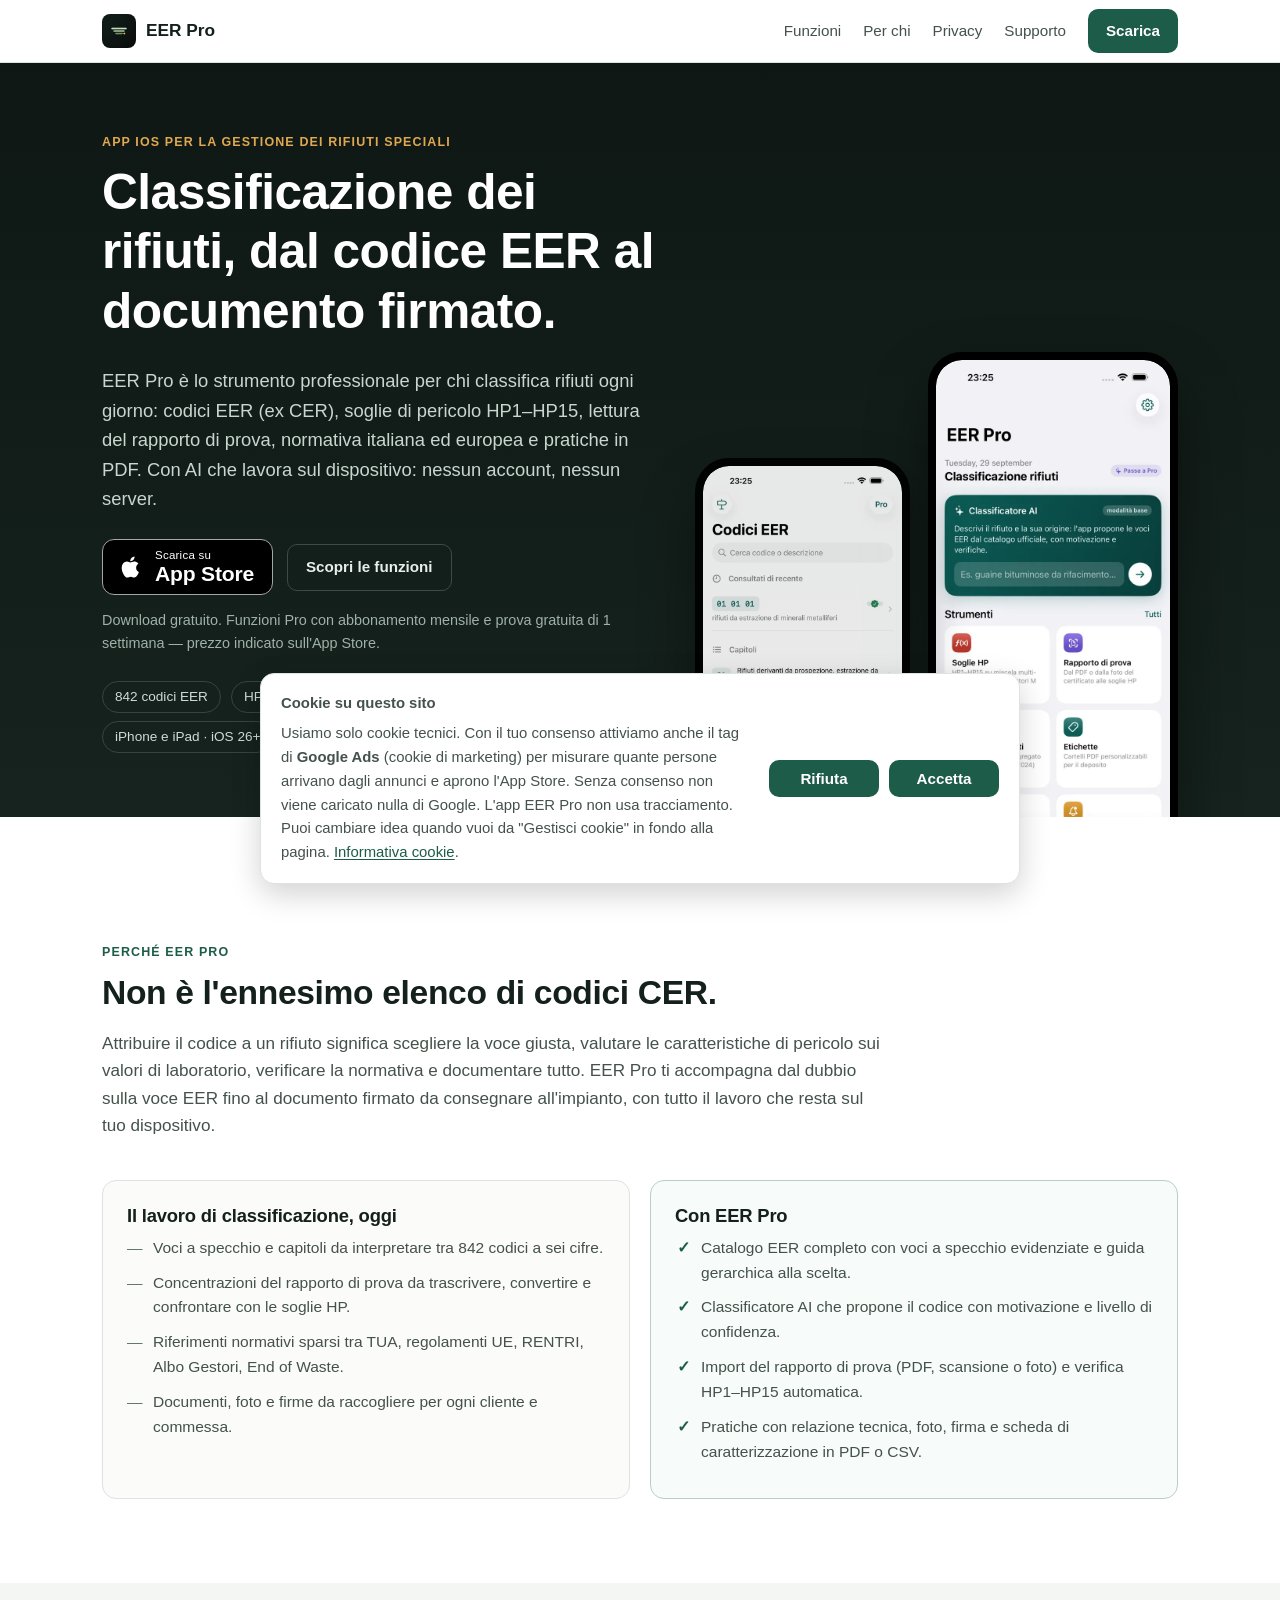
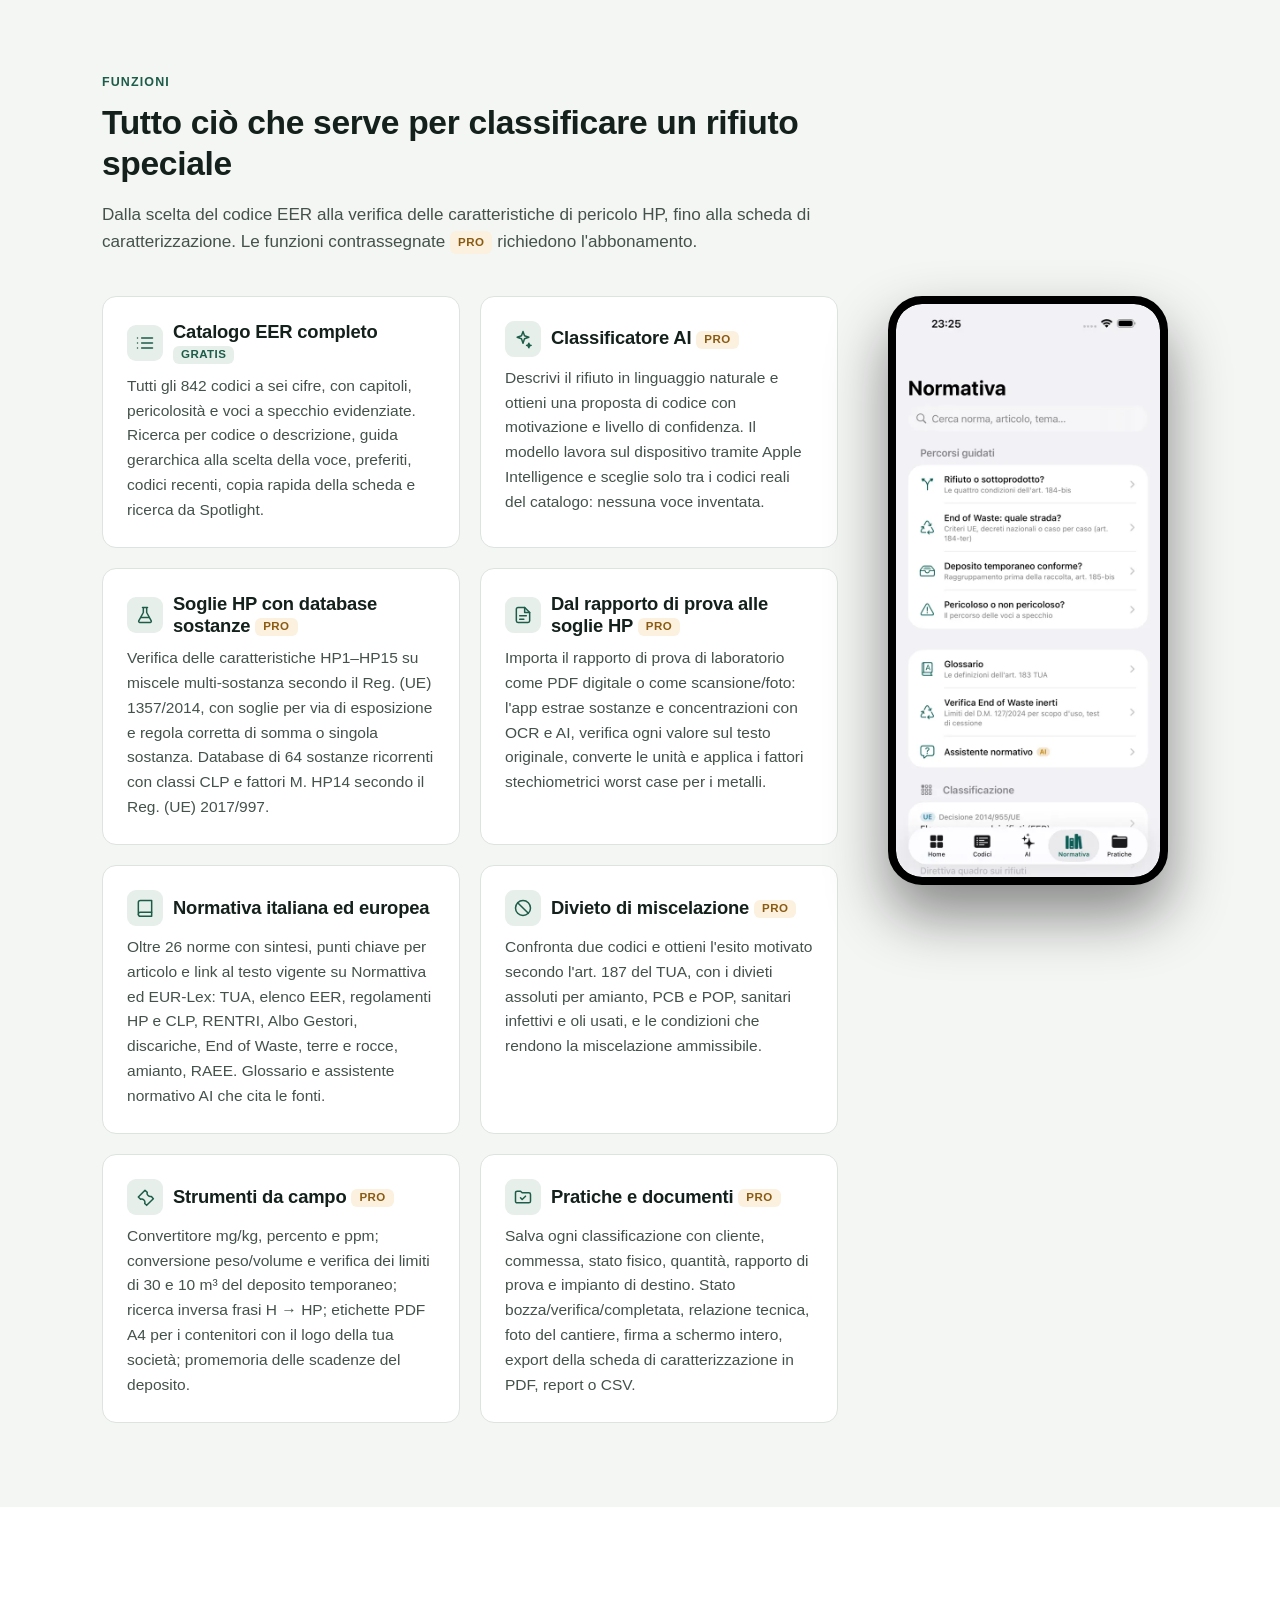
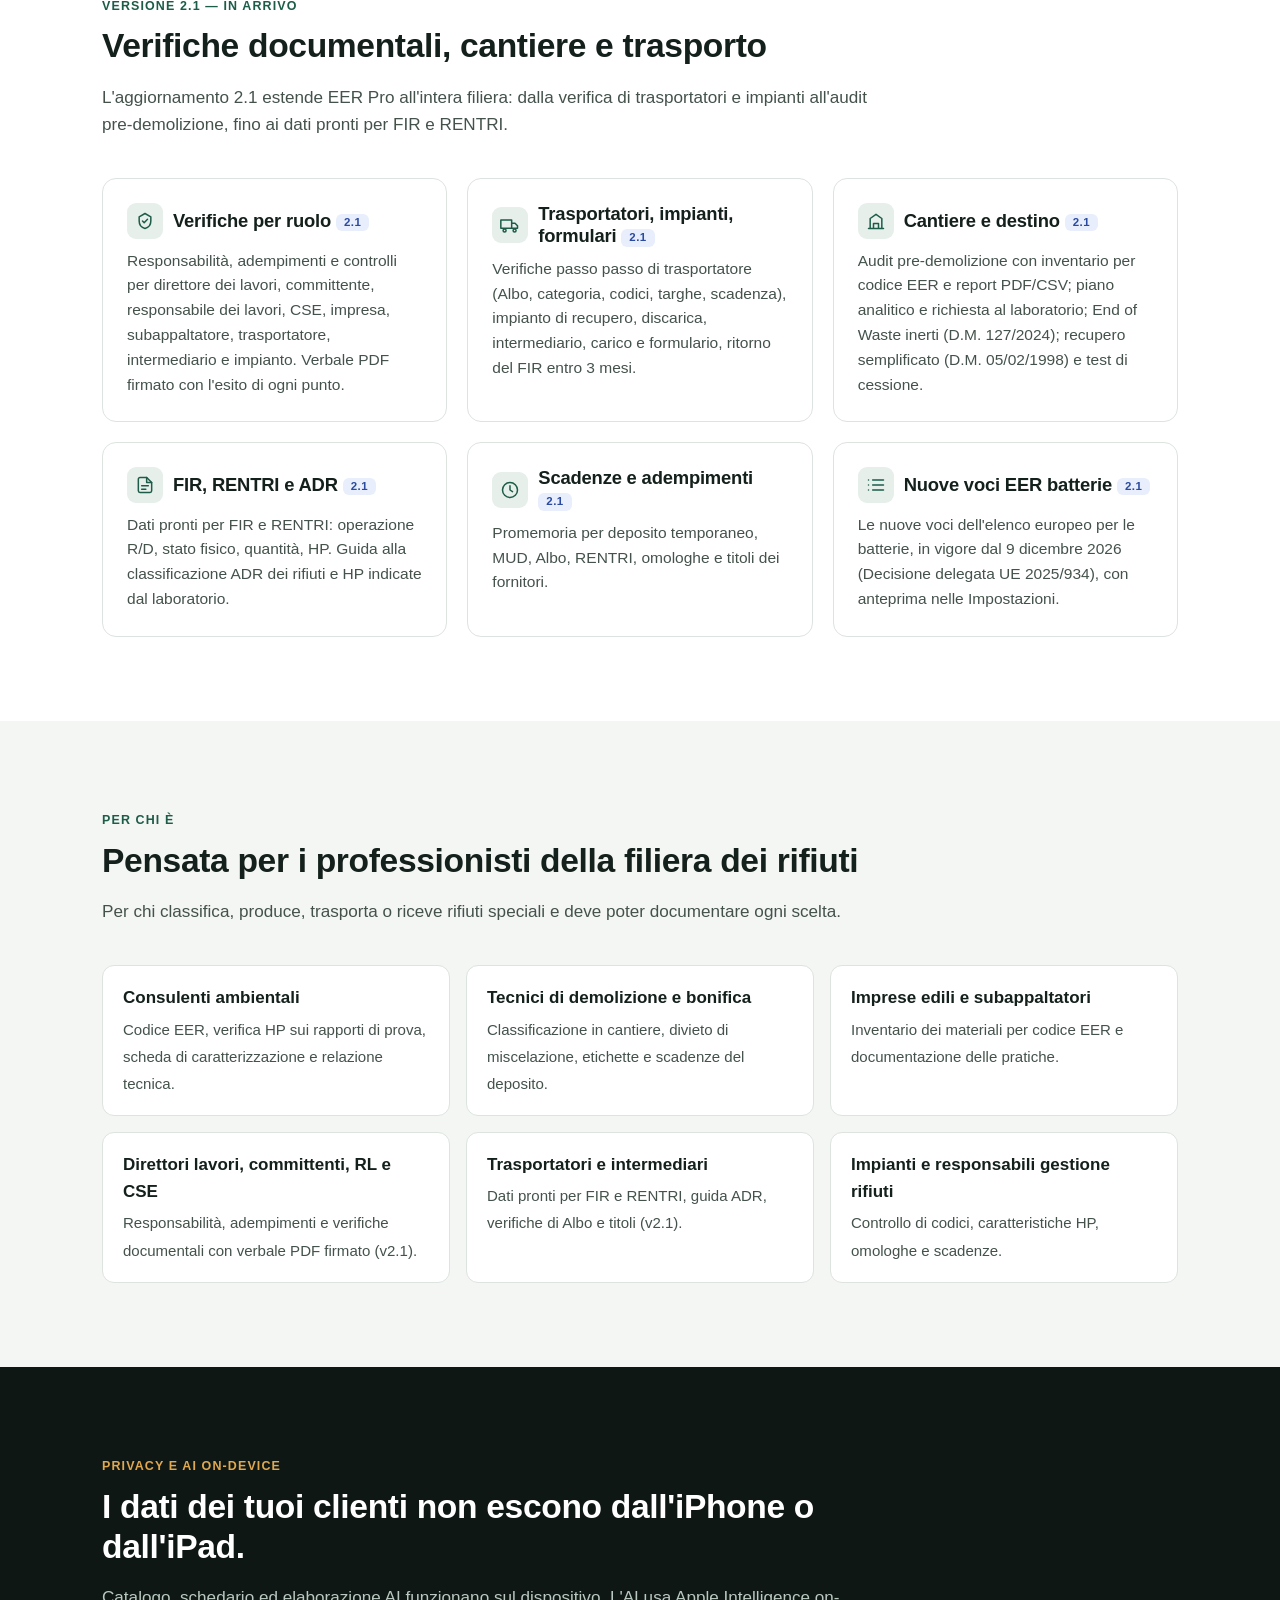
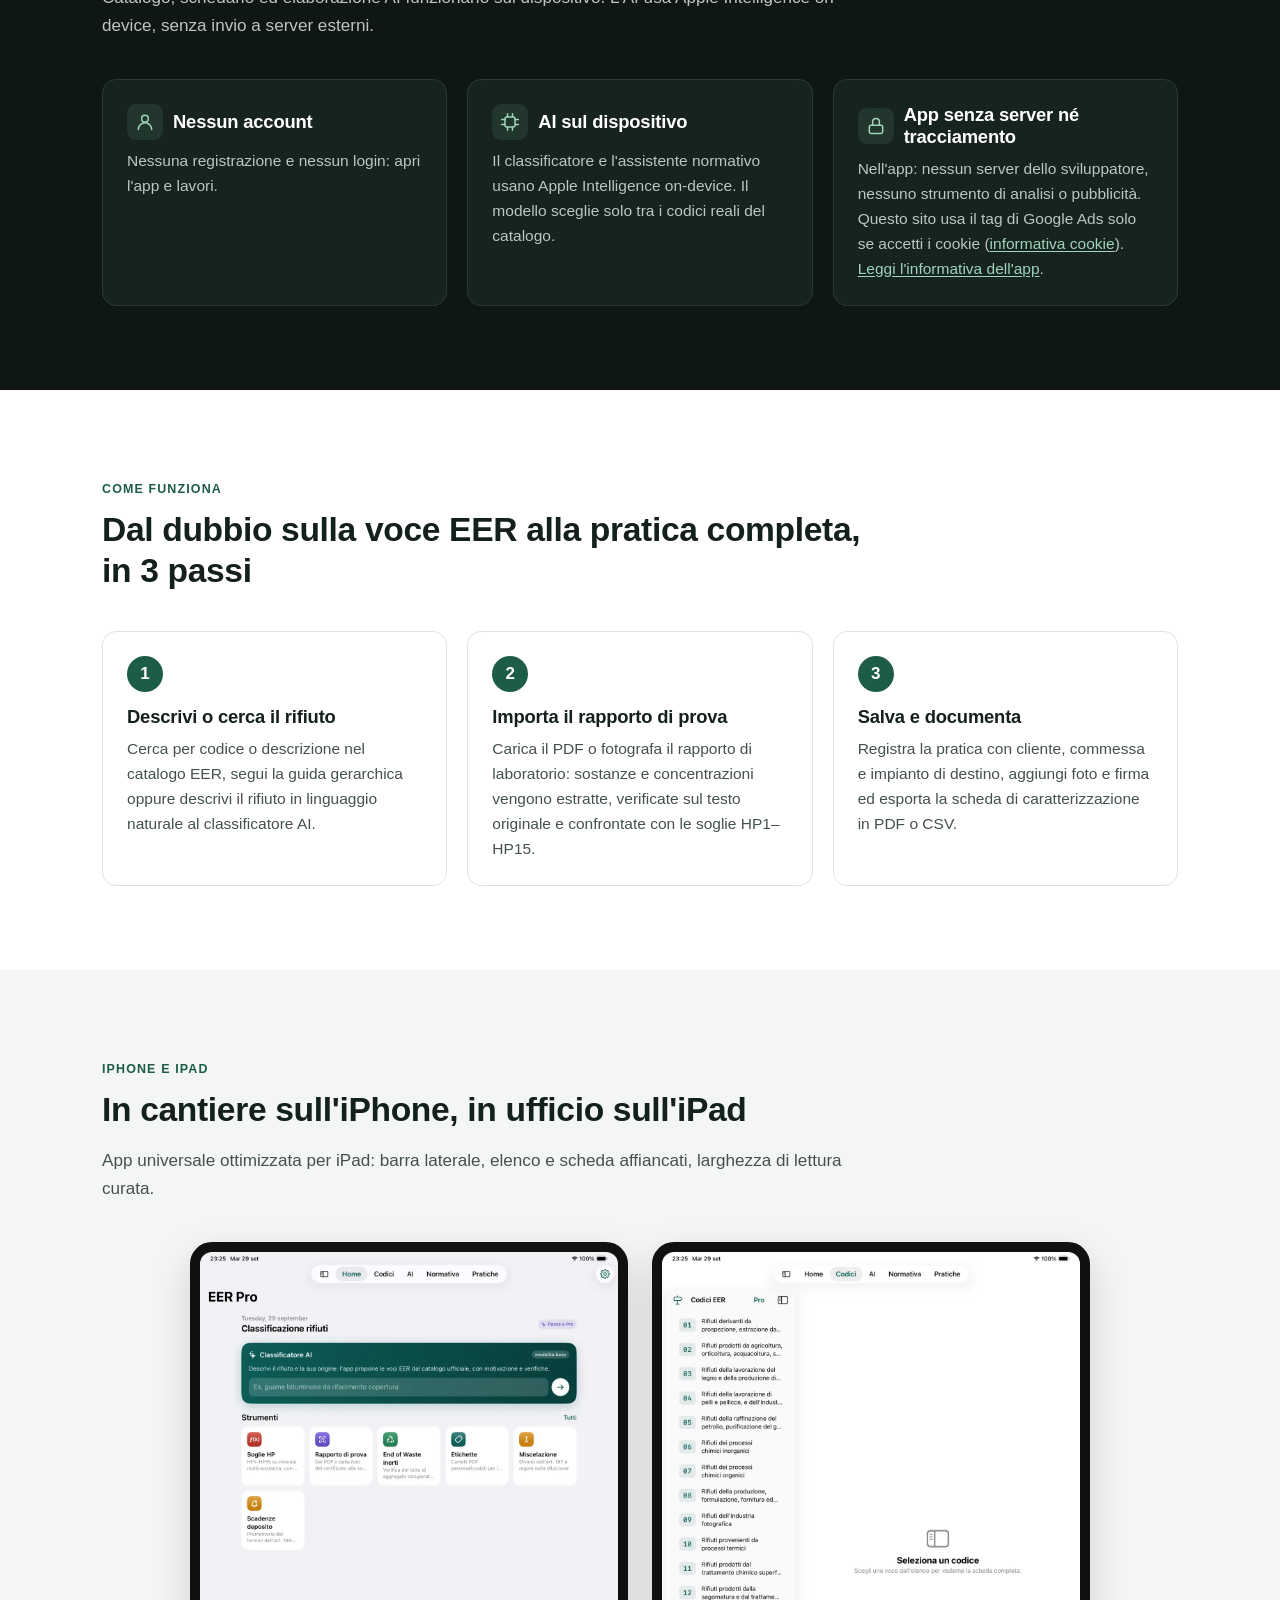
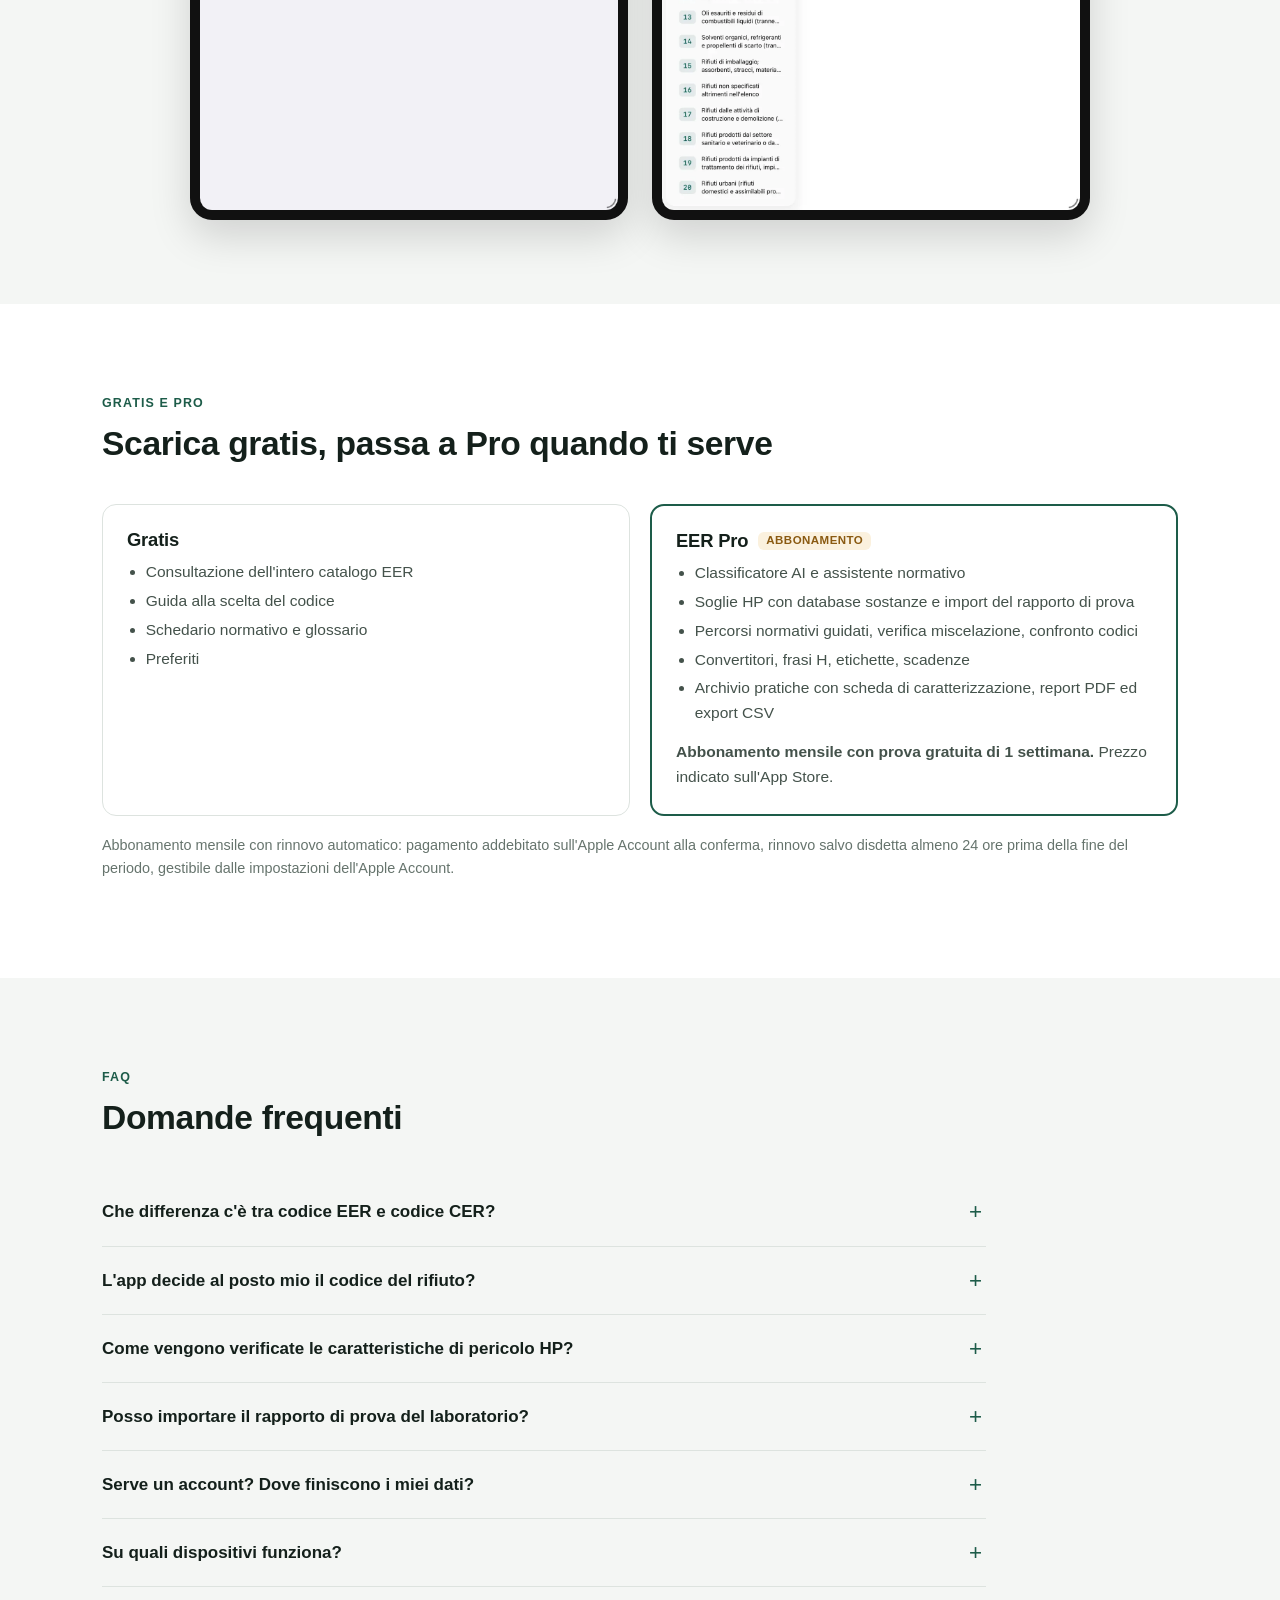
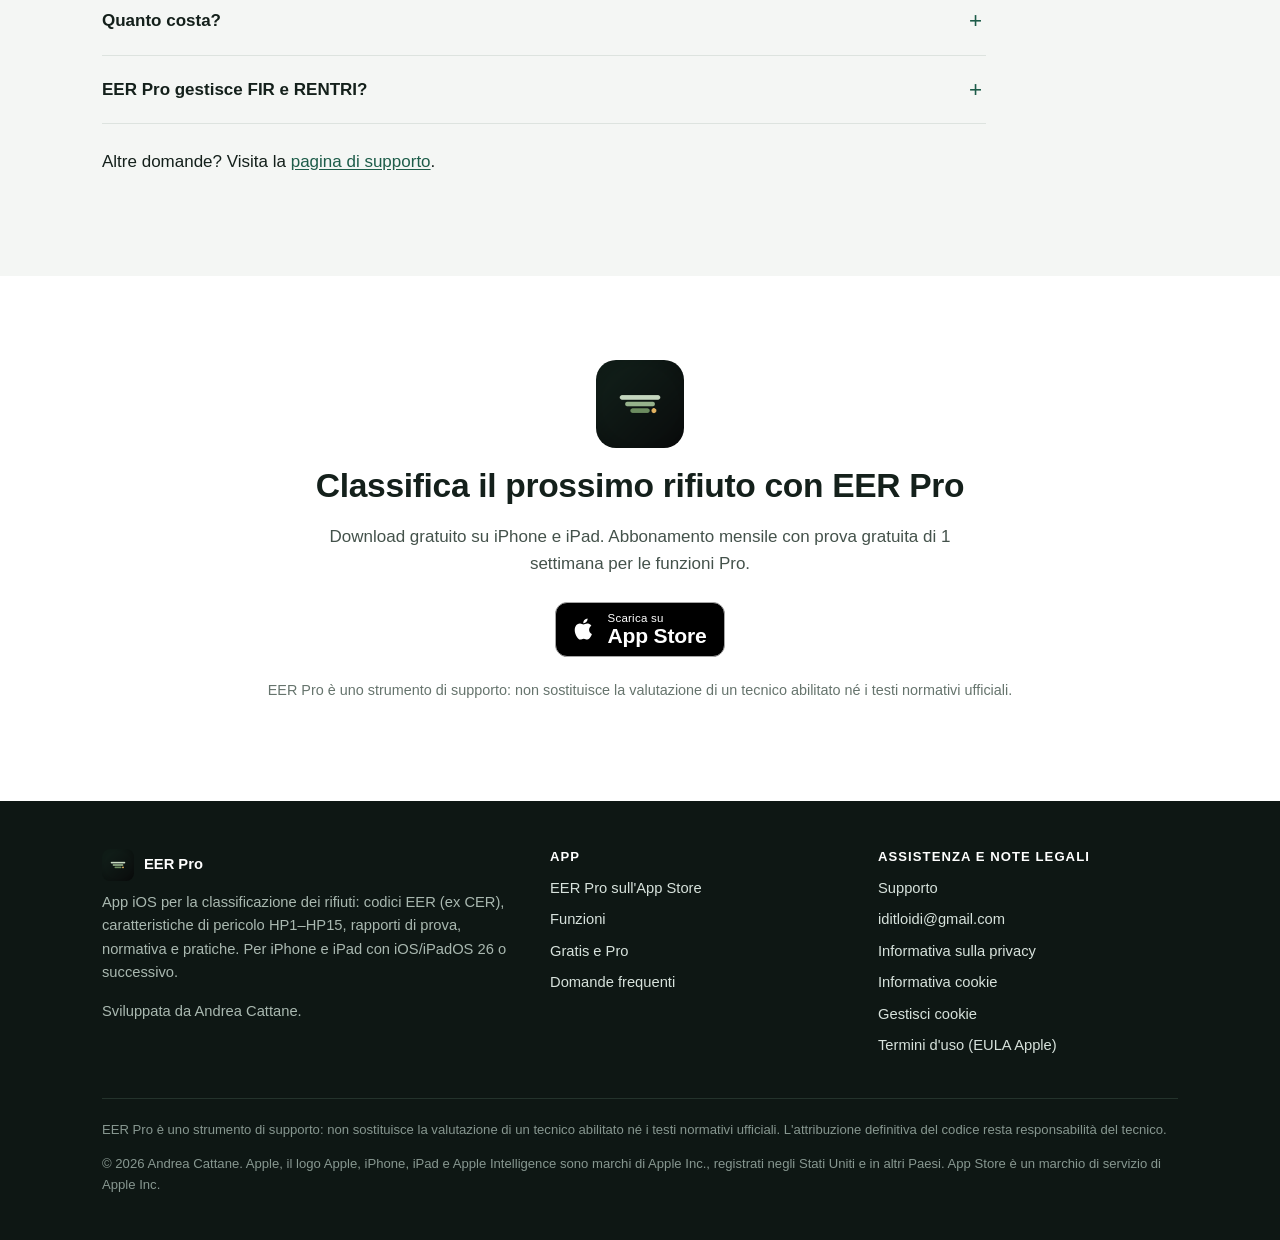
==== commit 5b1c6882: "Bozza: banner cookie (Consent Mode v2), tag Google Ads dopo consenso, conversione Clic App Store, ?a" ====
--- a/index.html
+++ b/index.html
@@ -26,6 +26,8 @@
 <link rel="icon" type="image/png" sizes="64x64" href="assets/favicon-64.png">
 <link rel="apple-touch-icon" href="assets/apple-touch-icon.png">
 <link rel="stylesheet" href="style.css">
+<!-- Consenso cookie (Consent Mode v2, default negato) + tag Google Ads caricato SOLO dopo il consenso. ID in assets/consenso.js -->
+<script src="assets/consenso.js" defer></script>
 <script type="application/ld+json">
 {
  "@context": "https://schema.org",
@@ -205,7 +207,7 @@
     <div class="grid g3">
       <article class="card"><h3><span class="ico"><svg viewBox="0 0 24 24" aria-hidden="true"><circle cx="12" cy="8" r="4"/><path d="M4 21a8 8 0 0 1 16 0"/></svg></span><span>Nessun account</span></h3><p>Nessuna registrazione e nessun login: apri l'app e lavori.</p></article>
       <article class="card"><h3><span class="ico"><svg viewBox="0 0 24 24" aria-hidden="true"><rect x="6" y="6" width="12" height="12" rx="2"/><path d="M9 2v4M15 2v4M9 18v4M15 18v4M2 9h4M2 15h4M18 9h4M18 15h4"/></svg></span><span>AI sul dispositivo</span></h3><p>Il classificatore e l'assistente normativo usano Apple Intelligence on-device. Il modello sceglie solo tra i codici reali del catalogo.</p></article>
-      <article class="card"><h3><span class="ico"><svg viewBox="0 0 24 24" aria-hidden="true"><rect x="4" y="11" width="16" height="10" rx="2"/><path d="M8 11V7a4 4 0 0 1 8 0v4"/></svg></span><span>Nessun server, nessun tracciamento</span></h3><p>Nessun server dello sviluppatore, nessuno strumento di analisi o pubblicità. <a href='https://elionline85.github.io/eerpro-legal/privacy.html' rel='noopener'>Leggi l'informativa</a>.</p></article>
+      <article class="card"><h3><span class="ico"><svg viewBox="0 0 24 24" aria-hidden="true"><rect x="4" y="11" width="16" height="10" rx="2"/><path d="M8 11V7a4 4 0 0 1 8 0v4"/></svg></span><span>App senza server né tracciamento</span></h3><p>Nell'app: nessun server dello sviluppatore, nessuno strumento di analisi o pubblicità. Questo sito usa il tag di Google Ads solo se accetti i cookie (<a href='cookie.html'>informativa cookie</a>). <a href='https://elionline85.github.io/eerpro-legal/privacy.html' rel='noopener'>Leggi l'informativa dell'app</a>.</p></article>
     </div>
   </div>
 </section>
@@ -323,6 +325,8 @@
           <li><a href="supporto.html">Supporto</a></li>
           <li><a href="mailto:iditloidi@gmail.com">iditloidi@gmail.com</a></li>
           <li><a href="https://elionline85.github.io/eerpro-legal/privacy.html" rel="noopener">Informativa sulla privacy</a></li>
+          <li><a href="cookie.html">Informativa cookie</a></li>
+          <li><a href="cookie.html#gestisci" data-gestisci-cookie>Gestisci cookie</a></li>
           <li><a href="https://www.apple.com/legal/internet-services/itunes/dev/stdeula/" rel="noopener">Termini d'uso (EULA Apple)</a></li>
         </ul>
       </div>
--- a/style.css
+++ b/style.css
@@ -201,3 +201,12 @@
 .ipad-row{max-width:900px;margin:0 auto}
 @media (max-width:700px){.ipad-row .ipad:nth-child(2){display:none}.ipad-row{max-width:420px}}
 @media (max-width:640px){.card{padding:20px}.section-head{margin-bottom:28px}}
+
+/* Banner consenso cookie (assets/consenso.js). Accetta e Rifiuta hanno la stessa evidenza. */
+.cookie-banner{position:fixed;left:16px;right:16px;bottom:16px;z-index:200;max-width:760px;margin:0 auto;background:#fff;color:var(--ink);border:1px solid var(--line);border-radius:var(--radius);box-shadow:0 10px 30px rgba(0,0,0,.18);padding:18px 20px;display:flex;flex-wrap:wrap;gap:14px 20px;align-items:center}
+.cookie-banner p{margin:0 0 .4em;font-size:.93rem;color:var(--ink-2)}
+.cookie-banner p:last-child{margin-bottom:0}
+.cookie-banner__testo{flex:1 1 380px}
+.cookie-banner__azioni{display:flex;gap:10px;flex:0 0 auto}
+.cookie-btn{min-width:110px;justify-content:center;cursor:pointer;font-family:inherit}
+@media (max-width:560px){.cookie-banner__azioni{width:100%}.cookie-btn{flex:1}}
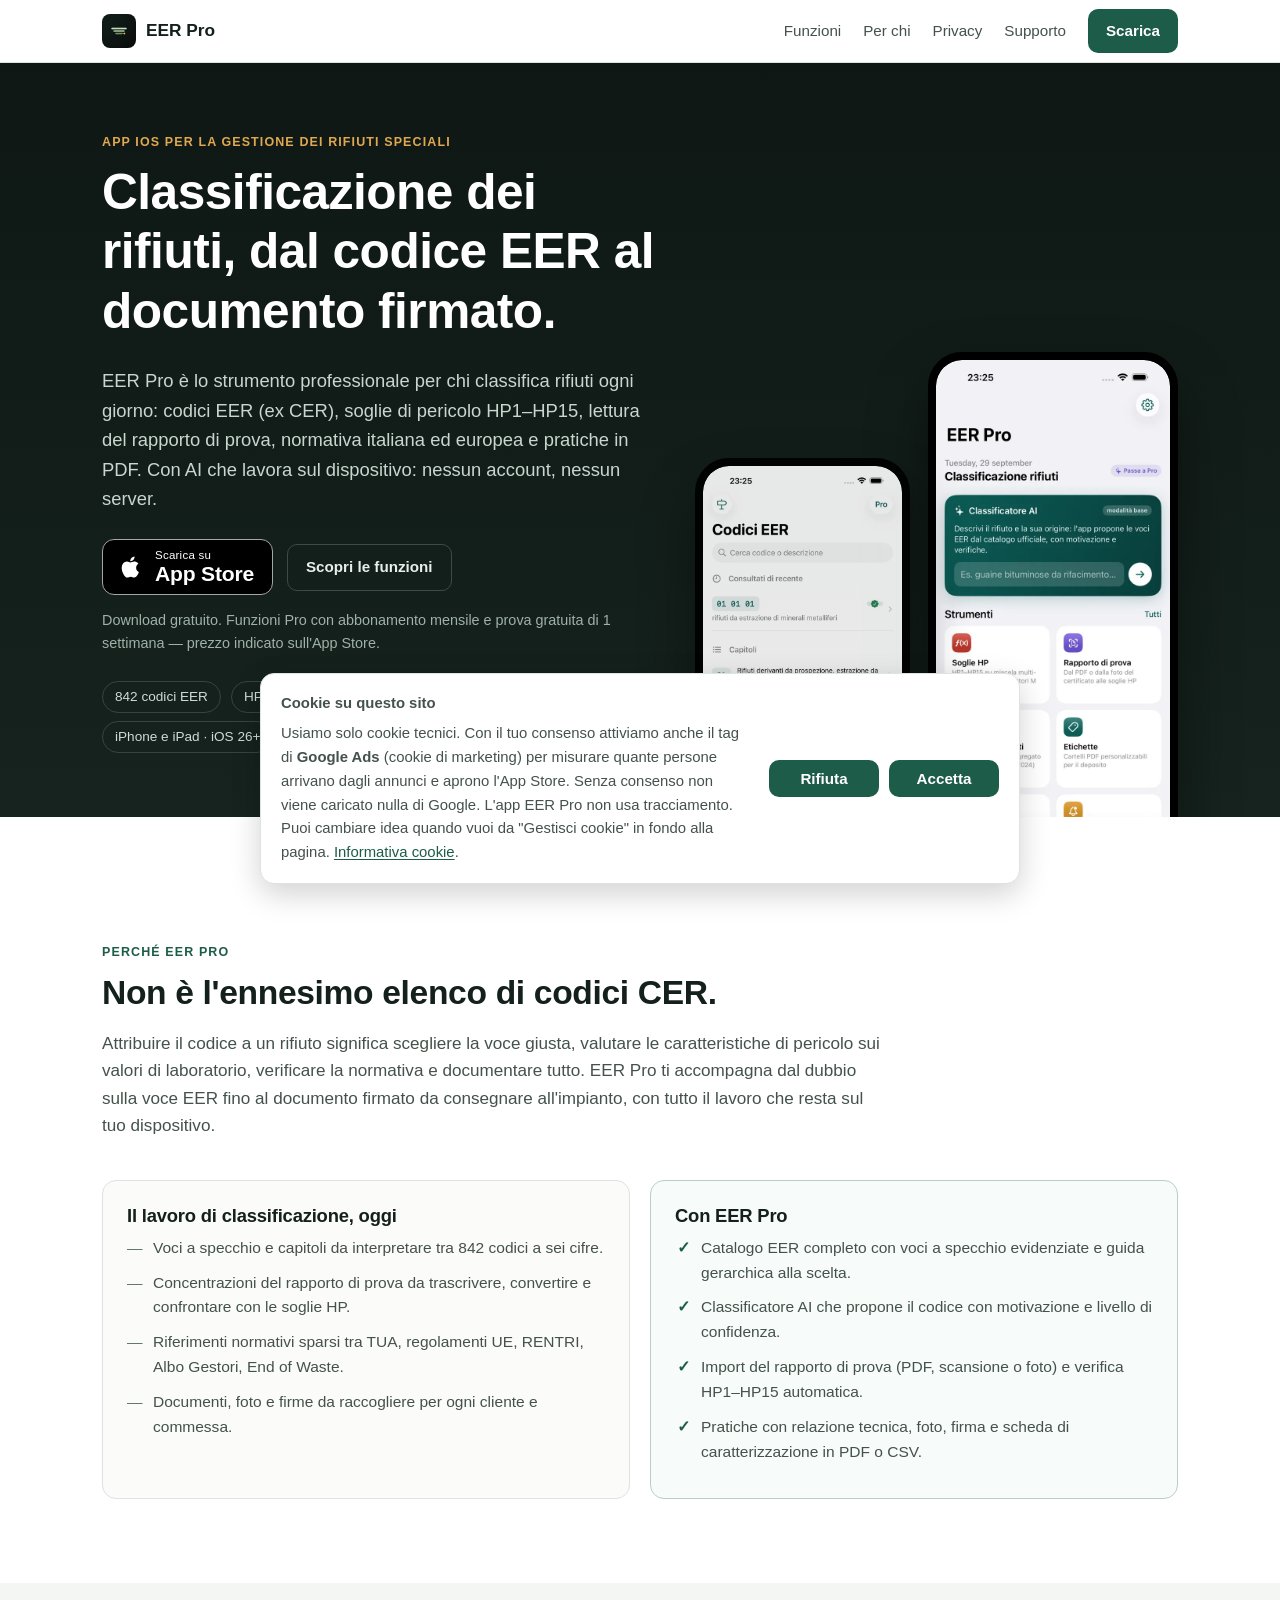
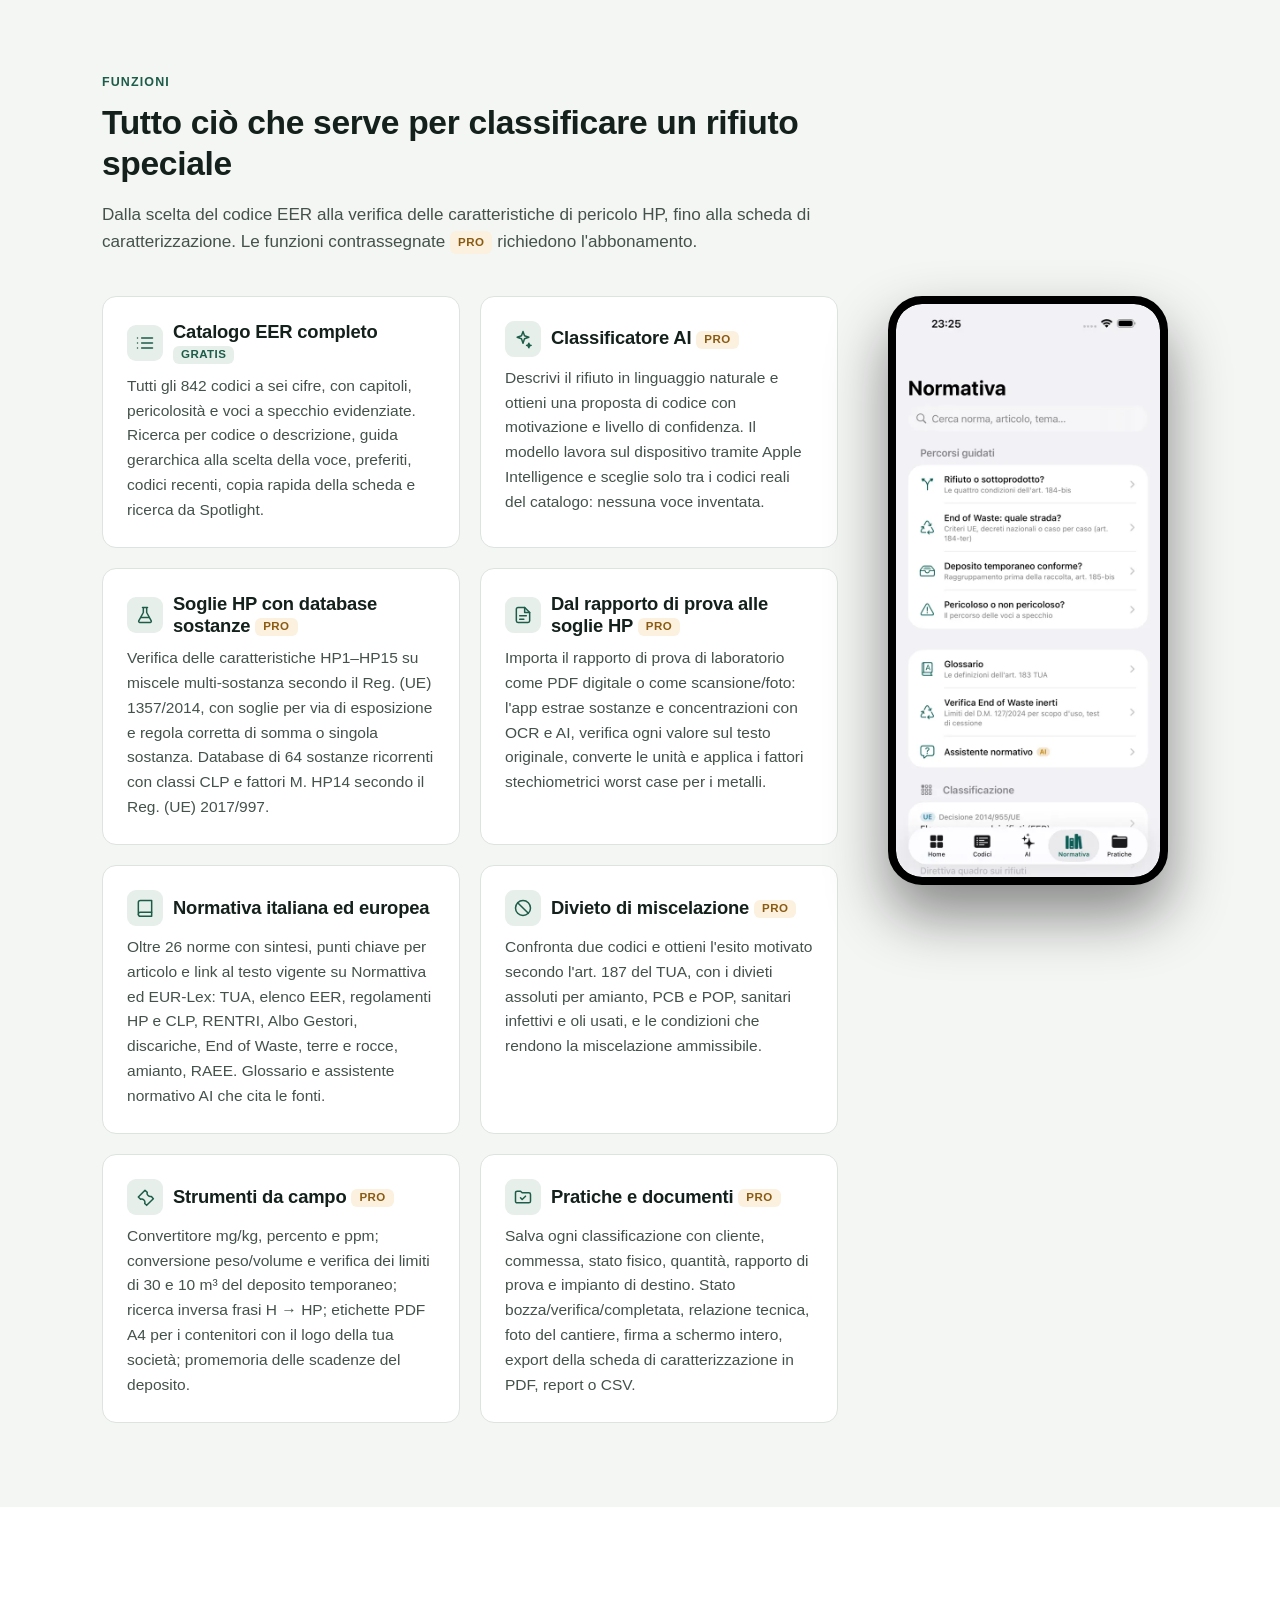
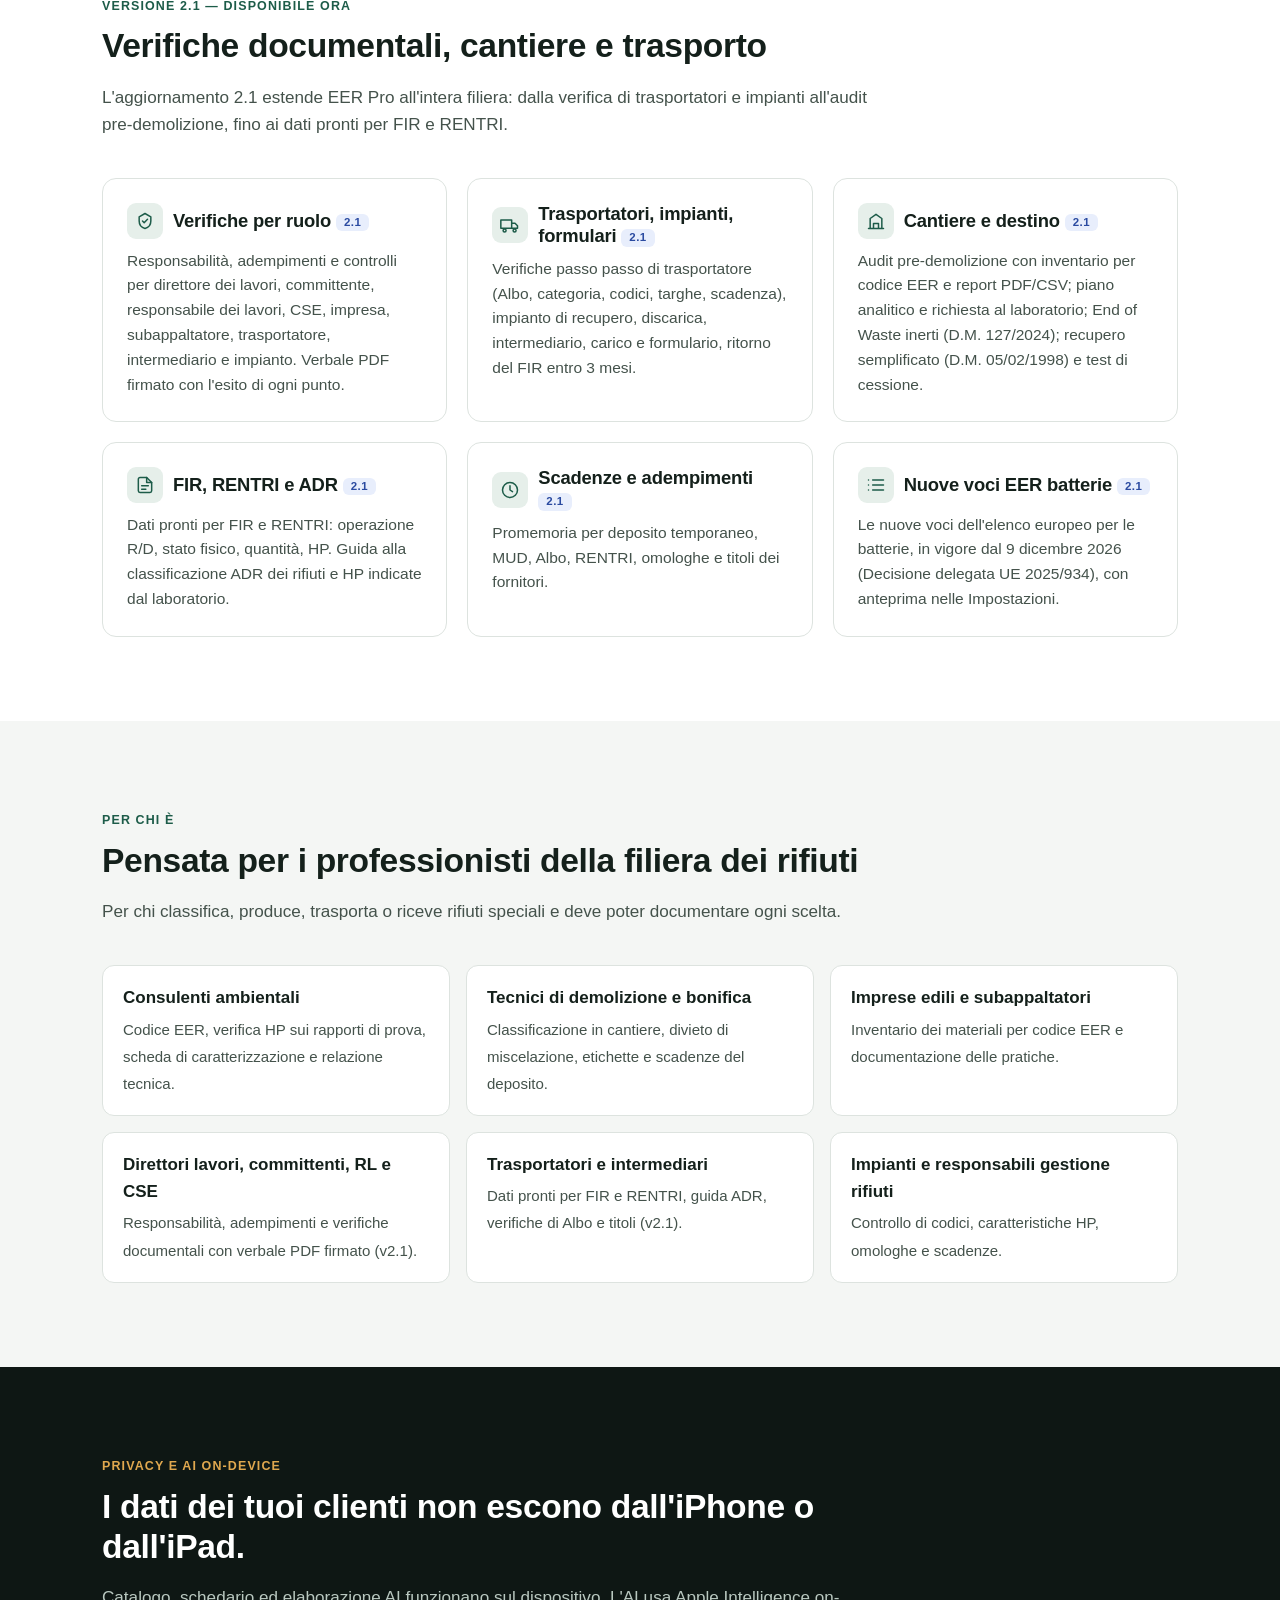
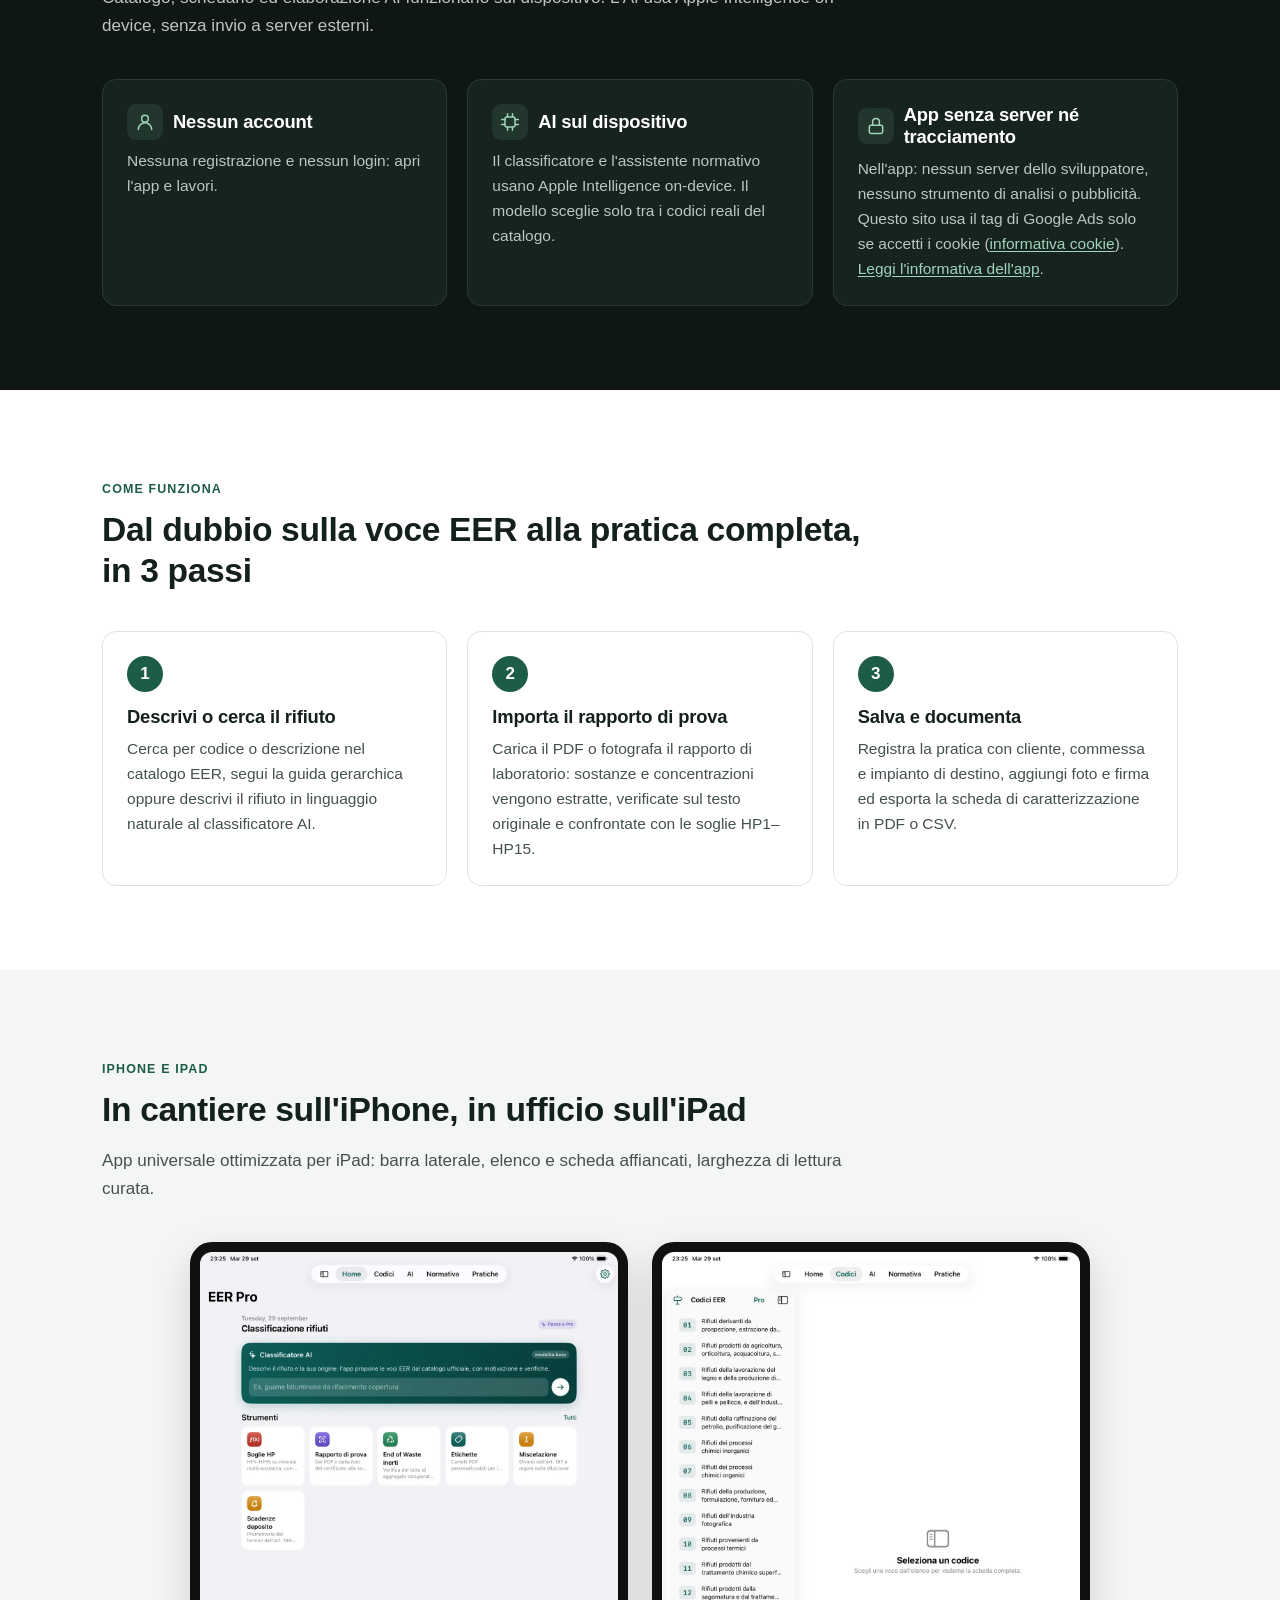
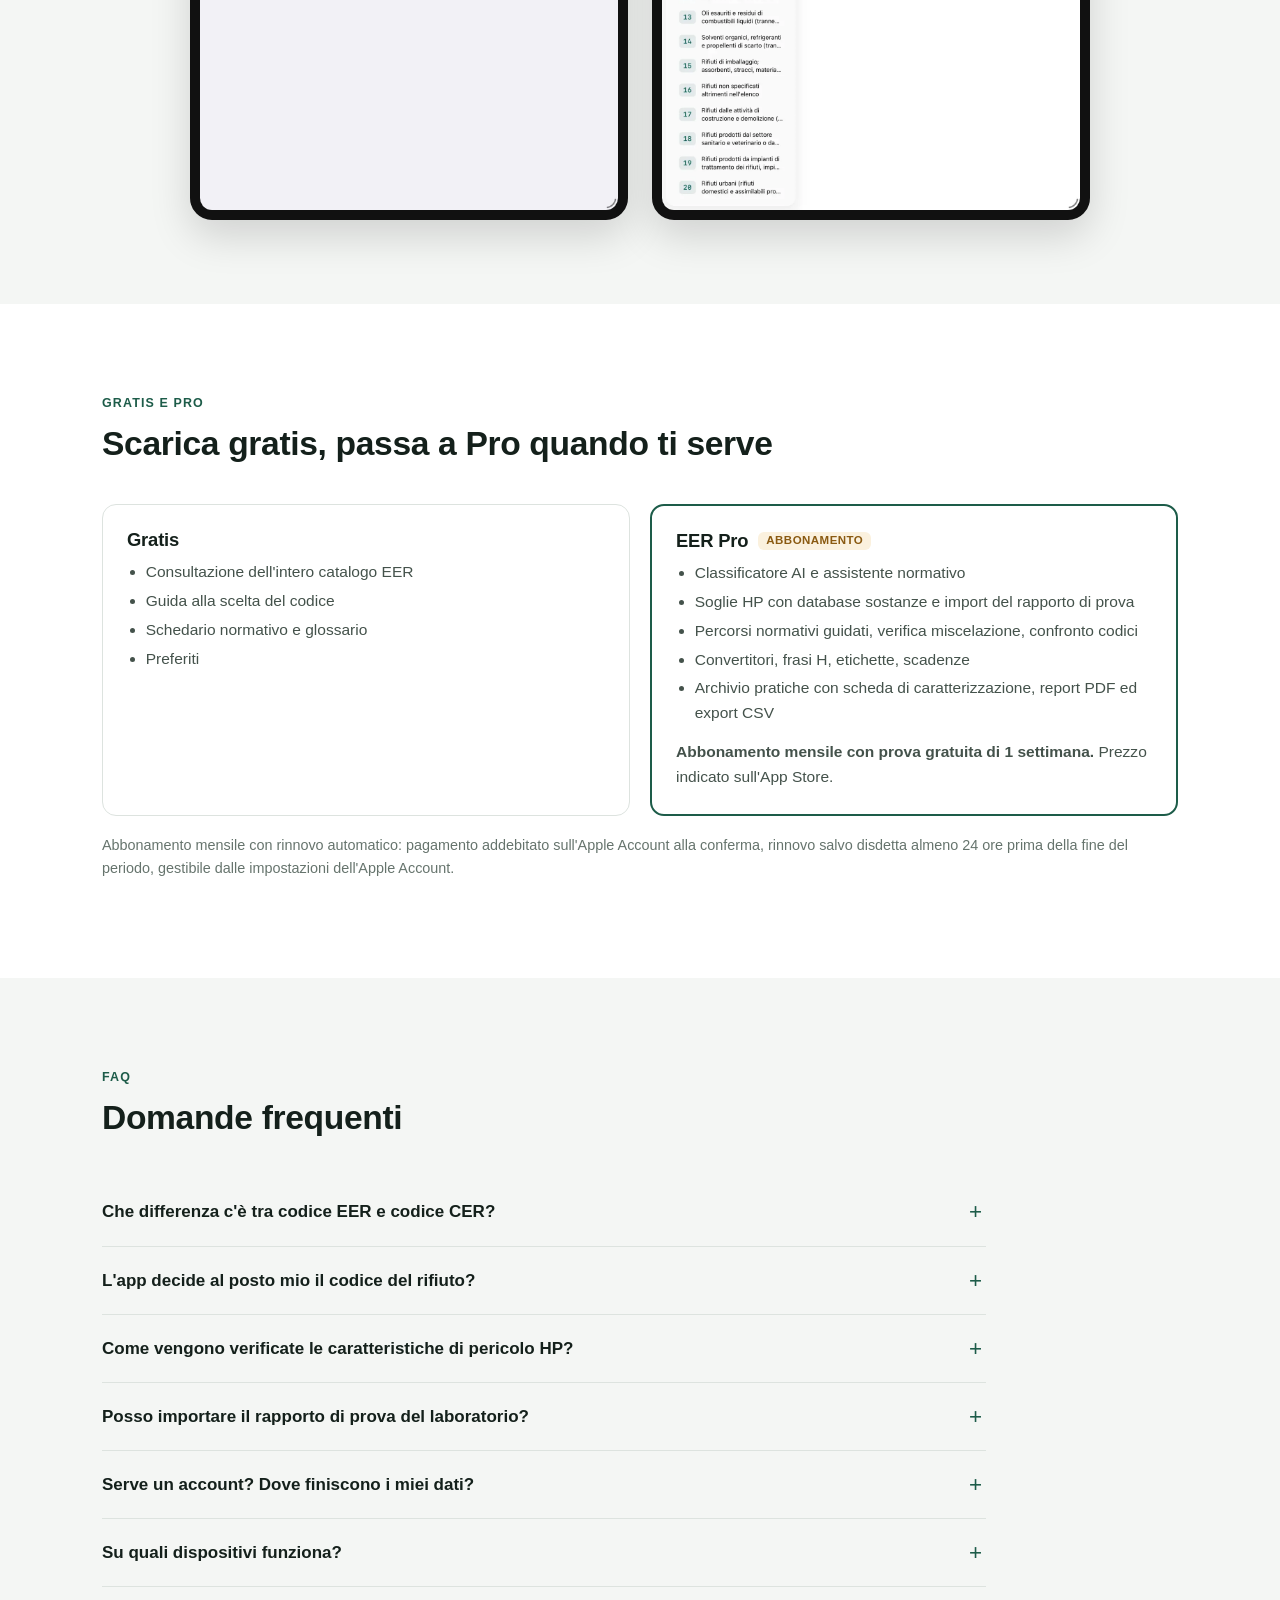
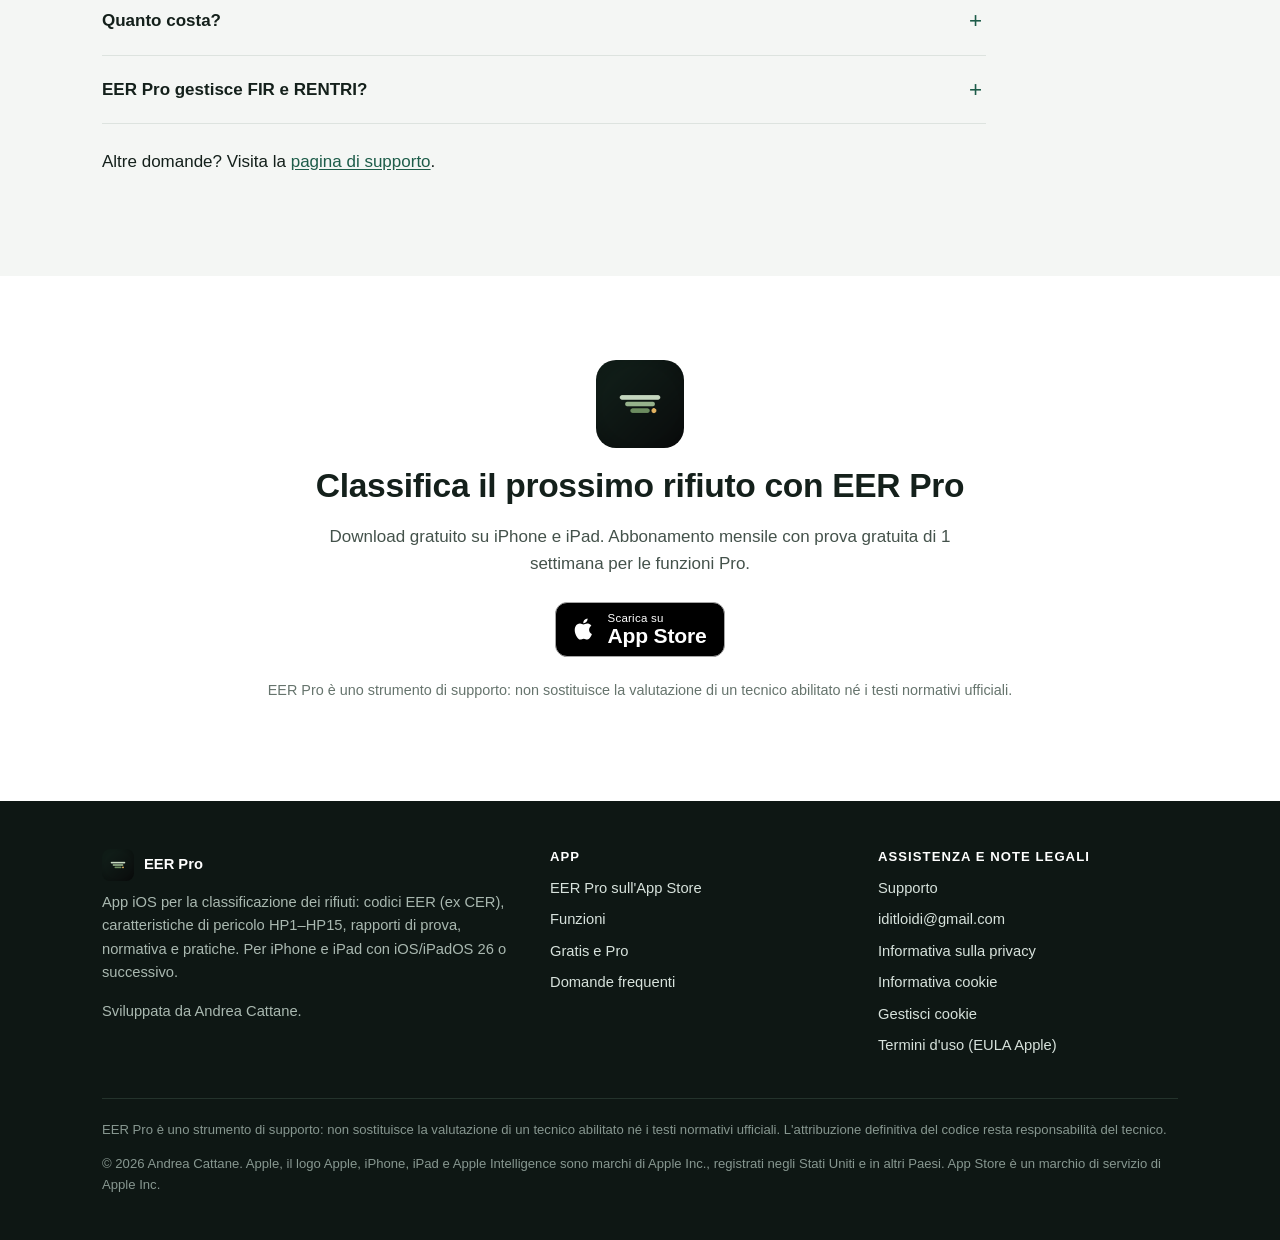
==== commit 3e2702b1: "Landing: versione 2.1 disponibile ora (rimosso 'in arrivo')" ====
--- a/index.html
+++ b/index.html
@@ -164,7 +164,7 @@
 <section id="novita" aria-labelledby="n-title">
   <div class="container">
     <div class="section-head">
-      <span class="eyebrow">Versione 2.1 — in arrivo</span>
+      <span class="eyebrow">Versione 2.1 — disponibile ora</span>
       <h2 id="n-title">Verifiche documentali, cantiere e trasporto</h2>
       <p>L'aggiornamento 2.1 estende EER Pro all'intera filiera: dalla verifica di trasportatori e impianti all'audit pre-demolizione, fino ai dati pronti per FIR e RENTRI.</p>
     </div>
